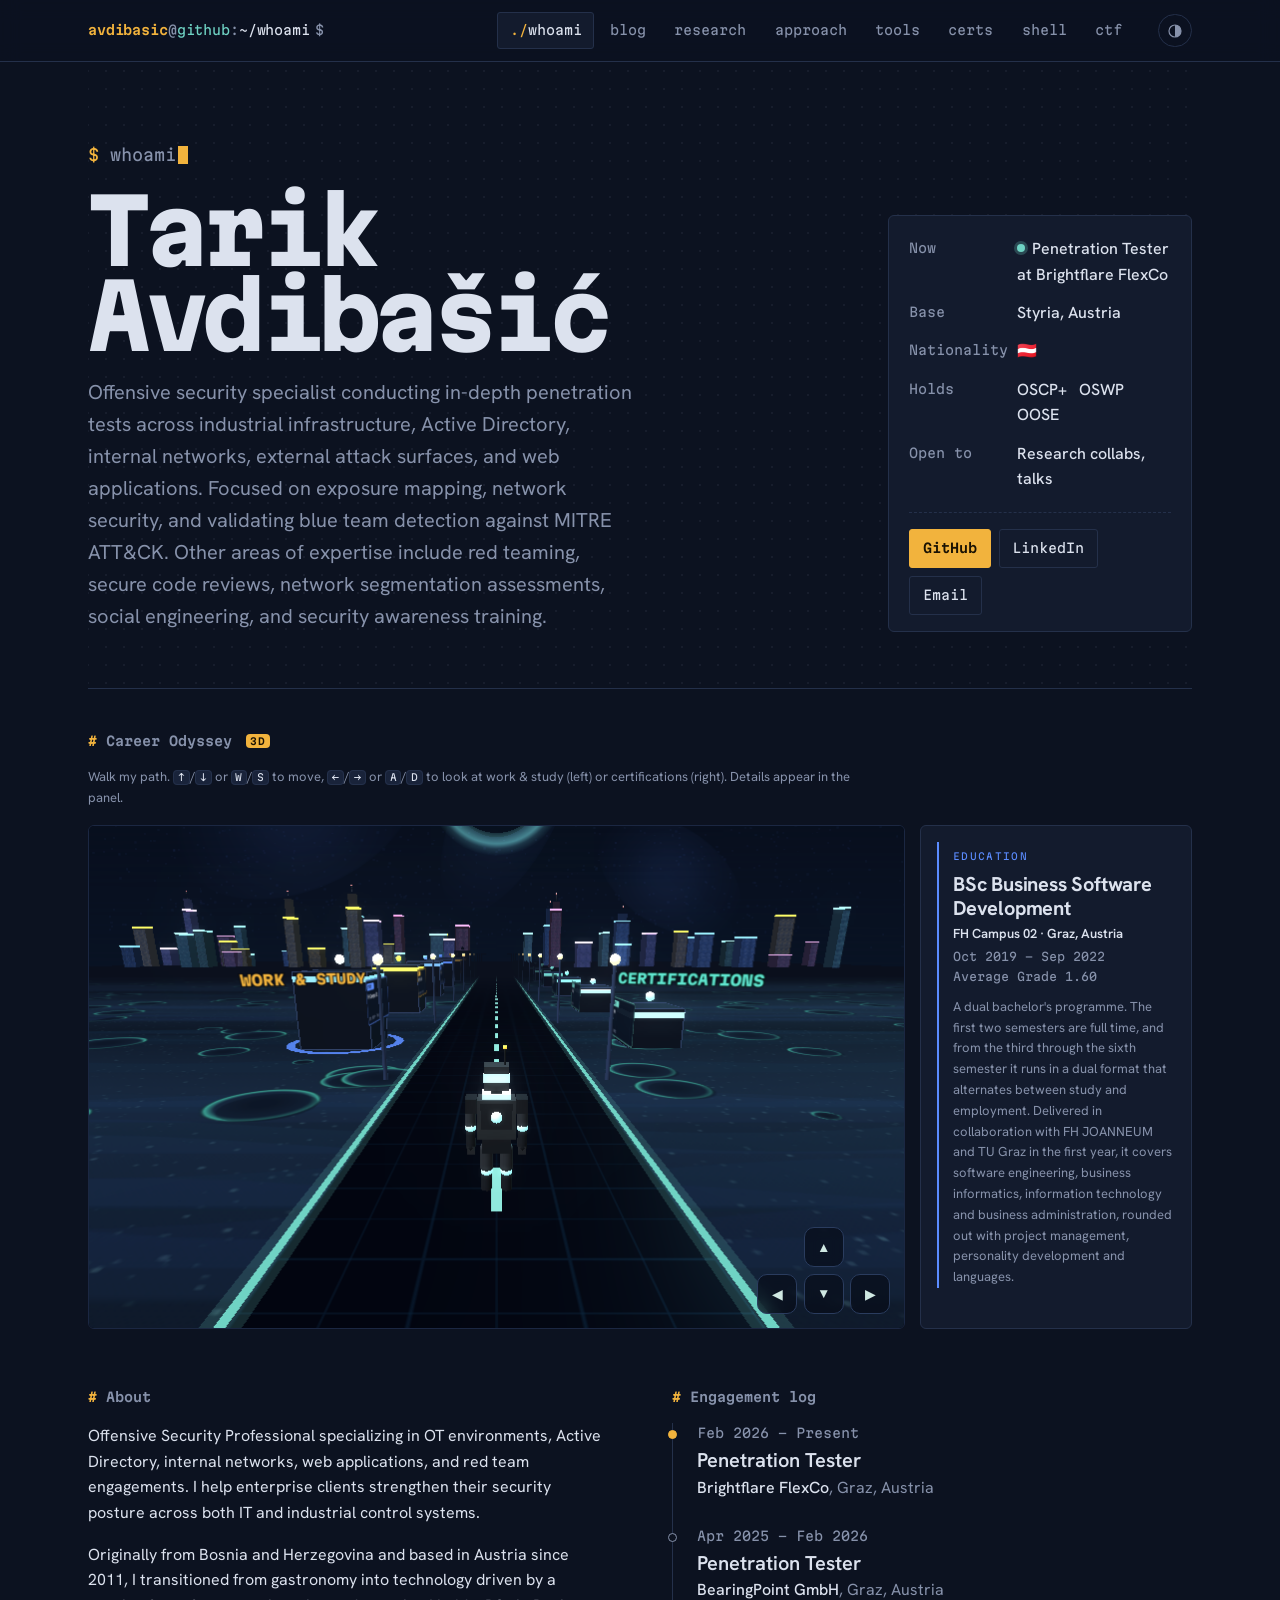
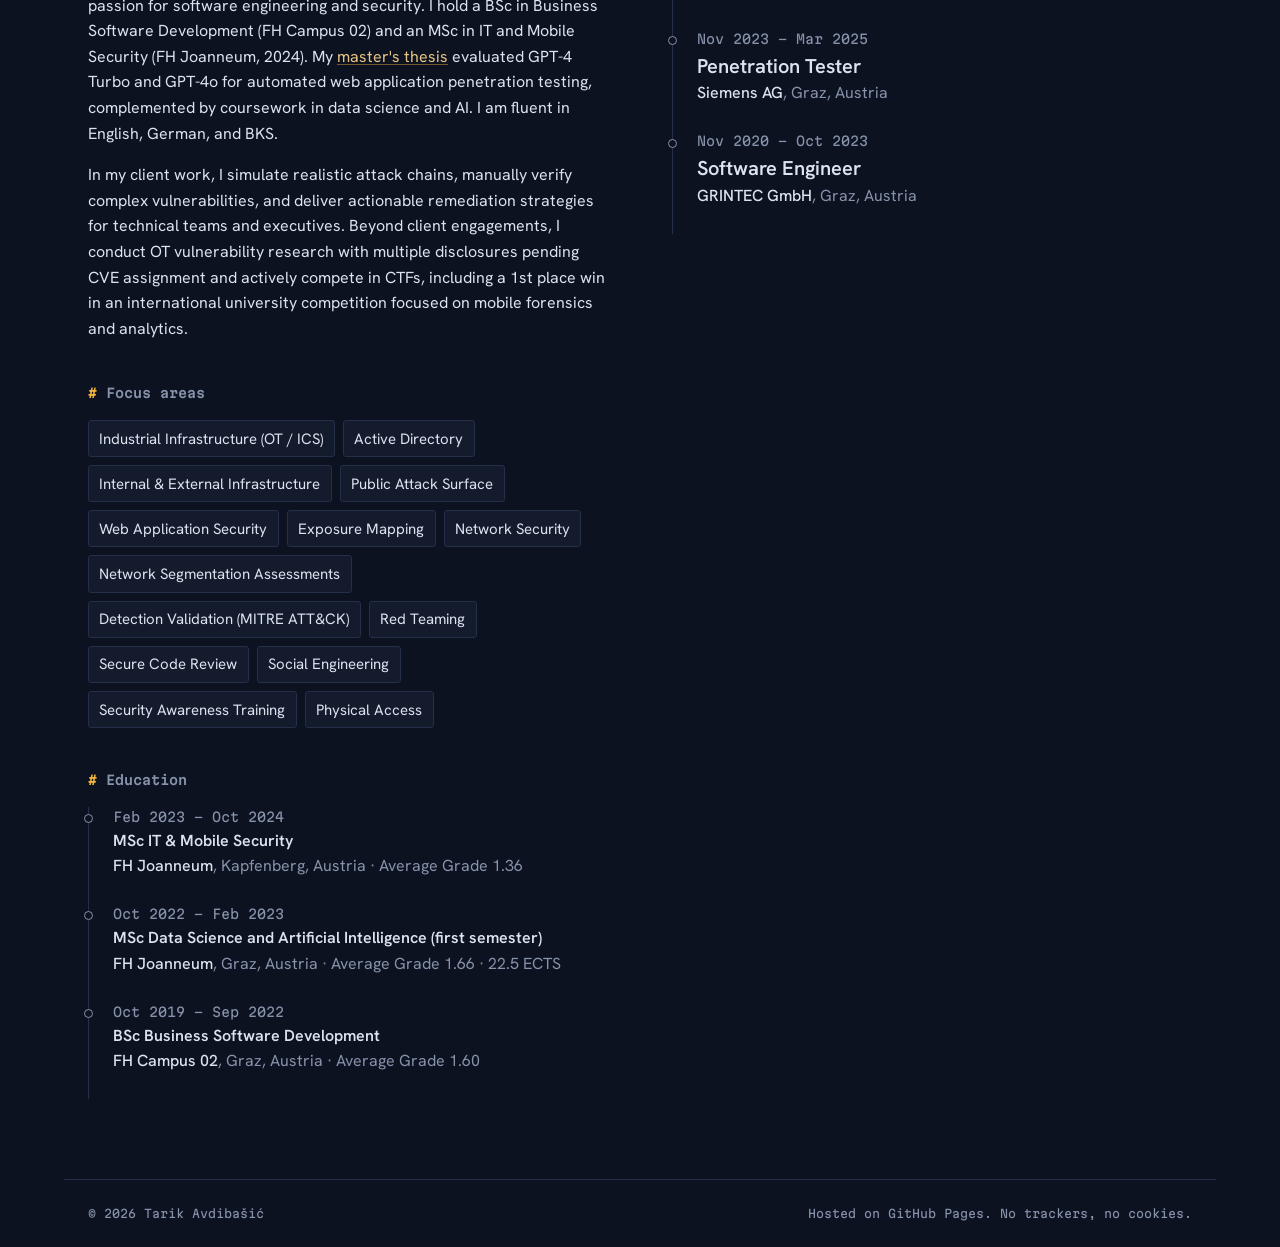
==== index.html @ 1c04a110 "Add files to repo" ====
<!doctype html>
<html lang="en" data-theme="dark">
<head>
  <meta charset="utf-8">
  <meta name="viewport" content="width=device-width, initial-scale=1, viewport-fit=cover">
  <title>Tarik Avdibašić · Penetration Tester</title>
  <meta name="description" content="Tarik Avdibašić: penetration tester and security researcher in Styria, Austria. OSCP+, OSWP, OOSE. Web, Active Directory, Kubernetes and software supply chain security.">
  <meta property="og:title" content="Tarik Avdibašić · Penetration Tester">
  <meta property="og:description" content="Offensive security research, notes and tools.">
  <meta property="og:url" content="https://avdibasic.github.io/">
  <meta name="theme-color" content="#0c1220">
  <link rel="icon" href="assets/img/favicon.svg" type="image/svg+xml">
  <link rel="preconnect" href="https://fonts.googleapis.com">
  <link rel="preconnect" href="https://fonts.gstatic.com" crossorigin>
  <link href="https://fonts.googleapis.com/css2?family=Martian+Mono:wght@300;400;600;800&family=Hanken+Grotesk:ital,wght@0,400;0,500;0,600;1,400&display=swap" rel="stylesheet">
  <link rel="stylesheet" href="assets/css/style.css?v=20261109c">
  <link rel="stylesheet" href="assets/css/game.css?v=20261109c">
  <link rel="stylesheet" href="assets/css/levels.css?v=20261109c">
  <script>
    try { var t = localStorage.getItem("theme"); if (t) document.documentElement.dataset.theme = t; } catch (e) {}
  </script>
</head>
<body>
  <a class="skip" href="#main">Skip to content</a>

  <header class="bar">
    <div class="bar-inner">
      <a class="prompt" href="#whoami" aria-label="Home">
        <span class="p-user">avdibasic</span><span class="p-at">@</span><span class="p-host">github</span><span class="p-sep">:</span><span class="p-path" id="promptPath">~/whoami</span><span class="p-dollar">$</span>
      </a>
      <nav class="tabs" aria-label="Sections">
        <a href="#whoami" data-tab="whoami">whoami</a>
        <a href="#blog" data-tab="blog">blog</a>
        <a href="#research" data-tab="research">research</a>
        <a href="#approach" data-tab="approach">approach</a>
        <a href="#tools" data-tab="tools">tools</a>
        <a href="#certs" data-tab="certs">certs</a>
        <a href="#shell" data-tab="shell">shell</a>
        <a href="#ctf" data-tab="ctf">ctf</a>
      </nav>
      <button class="theme" id="themeBtn" type="button" aria-label="Switch colour theme" title="Switch colour theme">
        <svg viewBox="0 0 24 24" width="18" height="18" aria-hidden="true"><circle cx="12" cy="12" r="8" fill="none" stroke="currentColor" stroke-width="1.6"/><path d="M12 4a8 8 0 0 1 0 16z" fill="currentColor"/></svg>
      </button>
    </div>
  </header>

  <main id="main" tabindex="-1">

    <!-- WHOAMI -->
    <section class="view" id="view-whoami" data-view="whoami">
      <div class="hero">
        <div class="hero-term" aria-label="Terminal introduction">
          <div class="cmdline"><span class="ps1">$</span> <span id="typed"></span><span class="caret" aria-hidden="true"></span></div>
          <h1 class="name" id="heroName">Tarik Avdibašić</h1>
          <p class="role" id="heroRole"></p>
        </div>
        <aside class="status" aria-label="Current status">
          <dl>
            <div><dt>Now</dt><dd id="nowRole"></dd></div>
            <div><dt>Base</dt><dd id="nowPlace"></dd></div>
            <div><dt>Nationality</dt><dd><span class="flag" aria-label="Austrian" title="Austria">🇦🇹</span></dd></div>
            <div><dt>Holds</dt><dd>OSCP+&nbsp;&nbsp; OSWP&nbsp;&nbsp; OOSE</dd></div>
            <div><dt>Open to</dt><dd>Research collabs, talks</dd></div>
          </dl>
          <div class="links" id="heroLinks"></div>
        </aside>
      </div>

      <section class="cv" aria-label="Interactive 3D career road">
        <div class="cv-head">
          <h2 class="h2">Career Odyssey <span class="cv-badge">3D</span></h2>
          <p class="cv-sub">Walk my path. <kbd>↑</kbd>/<kbd>↓</kbd> or <kbd>W</kbd>/<kbd>S</kbd> to move, <kbd>←</kbd>/<kbd>→</kbd> or <kbd>A</kbd>/<kbd>D</kbd> to look at work &amp; study (left) or certifications (right). Details appear in the panel.</p>
        </div>
        <div class="cv-stage" id="cvStage">
          <div class="cv-canvas-wrap" id="cvCanvasWrap">
            <div class="cv-ctrls" aria-label="Movement controls">
              <button type="button" class="cv-btn cv-btn--up" data-cv="up" aria-label="Walk forward">▲</button>
              <div class="cv-ctrls-row">
                <button type="button" class="cv-btn" data-cv="left" aria-label="Look at work and study">◀</button>
                <button type="button" class="cv-btn" data-cv="down" aria-label="Walk back">▼</button>
                <button type="button" class="cv-btn" data-cv="right" aria-label="Look at certifications">▶</button>
              </div>
            </div>
          </div>
          <aside class="cv-panel" id="cvPanel" aria-live="polite"></aside>
        </div>
      </section>

      <div class="grid-2">
        <div>
          <h2 class="h2">About</h2>
          <div class="prose" id="bio"></div>
          <h2 class="h2">Focus areas</h2>
          <ul class="focus" id="focus"></ul>
          <h2 class="h2">Education</h2>
          <ol class="log edu" id="education"></ol>
        </div>
        <div>
          <h2 class="h2">Engagement log</h2>
          <ol class="log" id="experience"></ol>
        </div>
      </div>
    </section>

    <!-- BLOG -->
    <section class="view" id="view-blog" data-view="blog" hidden>
      <header class="view-head">
        <h1 class="h1">Blog</h1>
        <p class="lede">Field notes from engagements, methodology and things worth writing down.</p>
        <div class="filter" id="tagFilter" role="group" aria-label="Filter posts by tag"></div>
      </header>
      <div class="posts" id="posts"></div>
    </section>

    <!-- POST -->
    <section class="view" id="view-post" data-view="post" hidden>
      <article class="article" id="article"></article>
    </section>

    <!-- RESEARCH -->
    <section class="view" id="view-research" data-view="research" hidden>
      <header class="view-head">
        <h1 class="h1">Security research</h1>
        <p class="lede">Longer-running investigations. Findings would be published after coordinated disclosure.</p>
      </header>
      <div class="research" id="research"></div>
      <div class="disclosure">
        <h2 class="h2">Disclosure policy</h2>
        <p>Vendors get 90 days from first contact before details are published, extended when a fix is actively in progress. Write-ups never include working exploit code for unpatched issues.</p>
      </div>
    </section>

    <!-- APPROACH -->
    <section class="view" id="view-approach" data-view="approach" hidden>
      <header class="view-head">
        <h1 class="h1">Approach</h1>
        <p class="lede">My penetration testing workflow mapped to standard frameworks for quick navigation.</p>
      </header>

      <h2 class="h2">Pentesting Approach</h2>
      <p class="pa-lede">How an engagement runs end to end. Each phase feeds the next, from agreeing scope to handing over findings a team can act on.</p>
      <ol class="pa-grid">
        <li class="pa-phase">
          <span class="pa-icon" aria-hidden="true"><svg viewBox="0 0 44 44">
            <circle class="paic-s" cx="22" cy="22" r="13"/>
            <circle class="paic-a" cx="22" cy="22" r="5"/>
            <line class="paic-s" x1="22" y1="3" x2="22" y2="11"/><line class="paic-s" x1="22" y1="33" x2="22" y2="41"/>
            <line class="paic-s" x1="3" y1="22" x2="11" y2="22"/><line class="paic-s" x1="33" y1="22" x2="41" y2="22"/>
          </svg></span>
          <div class="pa-body">
            <span class="pa-step">Phase 01</span>
            <span class="pa-title">Scoping &amp; Rules of Engagement</span>
            <p class="pa-desc">Agree the targets, timing, constraints and legal authorisation up front, and define what a successful engagement looks like.</p>
          </div>
        </li>
        <li class="pa-phase">
          <span class="pa-icon" aria-hidden="true"><svg viewBox="0 0 44 44">
            <circle class="paic-s" cx="19" cy="19" r="12"/>
            <circle class="paic-fill" cx="19" cy="19" r="3.2"/>
            <line class="paic-a" x1="27.5" y1="27.5" x2="39" y2="39"/>
          </svg></span>
          <div class="pa-body">
            <span class="pa-step">Phase 02</span>
            <span class="pa-title">Reconnaissance &amp; OSINT</span>
            <p class="pa-desc">Map the public attack surface and gather intelligence from open sources before touching anything internal.</p>
          </div>
        </li>
        <li class="pa-phase">
          <span class="pa-icon" aria-hidden="true"><svg viewBox="0 0 44 44">
            <circle class="paic-fill" cx="10" cy="12" r="3.4"/><circle class="paic-fill" cx="10" cy="32" r="3.4"/><circle class="paic-fill" cx="34" cy="22" r="3.4"/>
            <line class="paic-s" x1="12.8" y1="13.3" x2="31.2" y2="20.7"/>
            <line class="paic-s" x1="12.8" y1="30.7" x2="31.2" y2="23.3"/>
            <line class="paic-s" x1="10" y1="15.4" x2="10" y2="28.6"/>
          </svg></span>
          <div class="pa-body">
            <span class="pa-step">Phase 03</span>
            <span class="pa-title">Enumeration &amp; Scanning</span>
            <p class="pa-desc">Identify live hosts, services, versions and misconfigurations across everything in scope.</p>
          </div>
        </li>
        <li class="pa-phase">
          <span class="pa-icon" aria-hidden="true"><svg viewBox="0 0 44 44">
            <circle class="paic-s" cx="15" cy="22" r="8"/>
            <circle class="paic-a" cx="15" cy="22" r="3"/>
            <line class="paic-s" x1="22" y1="22" x2="40" y2="22"/>
            <line class="paic-s" x1="34" y1="22" x2="34" y2="28"/><line class="paic-s" x1="39" y1="22" x2="39" y2="30"/>
          </svg></span>
          <div class="pa-body">
            <span class="pa-step">Phase 04</span>
            <span class="pa-title">Exploitation &amp; Initial Access</span>
            <p class="pa-desc">Turn a validated weakness into a foothold, carefully and strictly within the agreed scope.</p>
          </div>
        </li>
        <li class="pa-phase">
          <span class="pa-icon" aria-hidden="true"><svg viewBox="0 0 44 44">
            <polyline class="paic-s" points="5,37 14,37 14,29 22,29 22,21 30,21 30,13 38,13"/>
            <polyline class="paic-a" points="33.5,10 38,5.5 42.5,10"/>
            <line class="paic-a" x1="38" y1="5.5" x2="38" y2="13"/>
          </svg></span>
          <div class="pa-body">
            <span class="pa-step">Phase 05</span>
            <span class="pa-title">Post-Exploitation</span>
            <p class="pa-desc">Escalate privileges, move laterally and work toward the objective, such as Domain Admin or Tier 0, documenting every step.</p>
          </div>
        </li>
        <li class="pa-phase">
          <span class="pa-icon" aria-hidden="true"><svg viewBox="0 0 44 44">
            <rect class="paic-s" x="11" y="6" width="22" height="31" rx="2.5"/>
            <line class="paic-s" x1="16" y1="14" x2="28" y2="14"/><line class="paic-s" x1="16" y1="20" x2="28" y2="20"/><line class="paic-s" x1="16" y1="26" x2="23" y2="26"/>
            <polyline class="paic-a" points="24,30 27.5,33.5 34,26"/>
          </svg></span>
          <div class="pa-body">
            <span class="pa-step">Phase 06</span>
            <span class="pa-title">Reporting &amp; Remediation</span>
            <p class="pa-desc">Write findings with impact, evidence and reproducible steps, then retest once fixes are in place.</p>
          </div>
        </li>
      </ol>

      <h2 class="h2">Frameworks &amp; Common Vulnerabilities</h2>
      <div class="approach" id="approachRoot"></div>
    </section>

    <!-- TOOLS -->
    <section class="view" id="view-tools" data-view="tools" hidden>
      <header class="view-head">
        <h1 class="h1">Tools</h1>
        <p class="lede">Public repositories, pulled live from GitHub, and the kit I reach for on engagements.</p>
      </header>
      <h2 class="h2">Repositories</h2>
      <div class="repos" id="repos" aria-live="polite"></div>
      <h2 class="h2">Arsenal</h2>
      <div class="arsenal" id="arsenal"></div>
    </section>

    <!-- CERTS -->
    <section class="view" id="view-certs" data-view="certs" hidden>
      <header class="view-head">
        <h1 class="h1">Certifications</h1>
        <p class="lede">Every entry with a credential link can be verified with the issuer.</p>
        <div class="filter" id="certFilter" role="group" aria-label="Filter certifications">
          <button type="button" data-g="all" aria-pressed="true">All</button>
          <button type="button" data-g="offensive" aria-pressed="false">Offensive</button>
          <button type="button" data-g="engineering" aria-pressed="false">Software Engineering</button>
          <button type="button" data-g="management" aria-pressed="false">Product &amp; Management</button>
          <button type="button" data-g="other" aria-pressed="false">Other Training</button>
        </div>
      </header>
      <div class="certs" id="certs"></div>
    </section>

    <!-- SHELL -->
    <section class="view" id="view-shell" data-view="shell" hidden>
      <header class="view-head">
        <h1 class="h1">Shell</h1>
        <p class="lede">Browse the site from a terminal. Type <kbd>help</kbd> to see the commands.</p>
      </header>
      <div class="term" id="term">
        <div class="term-out" id="termOut" aria-live="polite"></div>
        <form class="term-in" id="termForm" autocomplete="off">
          <label for="termInput" class="ps1" id="termPrompt">guest@avdibasic:~$</label>
          <input id="termInput" type="text" spellcheck="false" autocapitalize="off" aria-label="Shell command">
        </form>
      </div>
    </section>

    <!-- CTF range -->
    <section class="view" id="view-ctf" data-view="ctf" hidden>
      <header class="view-head">
        <h1 class="h1">CTF range</h1>
        <p class="lede">A short game about what a penetration tester does: work through six stages of a real engagement, each its own game, and capture a flag from each. Every stage ends with what the attack means in real life.</p>
      </header>
      <div class="game" id="game"><p class="empty">Loading the game…</p></div>
    </section>

  </main>

  <footer class="foot">
    <span>© <span id="year"></span> Tarik Avdibašić</span>
    <span>Hosted on GitHub Pages. No trackers, no cookies.</span>
  </footer>

  <script src="assets/js/data.js?v=20261109c"></script>
  <script src="assets/js/content.js?v=20261109c"></script>
  <script src="assets/js/frameworks.js?v=20261109c"></script>
  <script src="assets/js/approach.js?v=20261109c"></script>
  <script src="assets/js/cv.js?v=20261109c"></script>
  <script src="assets/js/app.js?v=20261109c"></script>
</body>
</html>
---- assets/css/style.css ----
/* ---------- Tokens ---------- */
:root {
  --bg: #0c1220;
  --surface: #131b2d;
  --surface-2: #19233a;
  --line: #24304a;
  --text: #dce2ee;
  --muted: #8792ab;
  --accent: #f2b33d;      /* sodium lamp */
  --accent-ink: #1a1203;
  --signal: #6fd3c4;      /* status: live / ok */
  --warn: #ff8a7a;        /* status: pending */
  --grid: rgba(135, 146, 171, .09);

  --mono: "Martian Mono", ui-monospace, "SFMono-Regular", Menlo, Consolas, monospace;
  --sans: "Hanken Grotesk", system-ui, -apple-system, "Segoe UI", Roboto, sans-serif;

  --step--1: .8125rem;
  --step-0: 1rem;
  --step-1: 1.25rem;
  --step-2: 1.5625rem;
  --step-3: 1.953rem;
  --step-hero: clamp(2.4rem, 7.2vw, 5.6rem);

  --wrap: 72rem;
  --r-sm: 3px;
  --r-md: 6px;

  color-scheme: dark;
  box-sizing: border-box;
  padding-top: env(safe-area-inset-top, 0px);
  padding-bottom: env(safe-area-inset-bottom, 0px);
}
:root[data-theme="light"] {
  --bg: #eef1f6;
  --surface: #ffffff;
  --surface-2: #f5f7fb;
  --line: #cfd6e3;
  --text: #141b2b;
  --muted: #56607a;
  --accent: #8a5200;
  --accent-ink: #ffffff;
  --signal: #0f766e;
  --warn: #b42318;
  --grid: rgba(20, 27, 43, .07);
  color-scheme: light;
}

*, *::before, *::after { box-sizing: inherit; }
html { scroll-padding-top: calc(env(safe-area-inset-top, 0px) + 5rem); }
body {
  margin: 0;
  background: var(--bg);
  color: var(--text);
  font: 400 var(--step-0)/1.6 var(--sans);
  -webkit-font-smoothing: antialiased;
  min-height: 100vh;
  display: flex;
  flex-direction: column;
}
body::before {
  content: ""; position: fixed; inset: 0 0 auto; z-index: 20;
  height: env(safe-area-inset-top, 0px); background: var(--bg);
}
img, svg { max-width: 100%; }
a { color: inherit; }
::selection { background: var(--accent); color: var(--accent-ink); }
:focus-visible { outline: 2px solid var(--accent); outline-offset: 3px; border-radius: var(--r-sm); }

.skip {
  position: absolute; left: 1rem; top: -3rem; z-index: 50;
  background: var(--accent); color: var(--accent-ink); padding: .5rem .8rem;
  font-family: var(--mono); font-size: var(--step--1); text-decoration: none;
}
.skip:focus { top: 1rem; }

/* ---------- Top bar ---------- */
.bar {
  position: sticky; top: env(safe-area-inset-top, 0px); z-index: 10;
  background: color-mix(in srgb, var(--bg) 88%, transparent);
  backdrop-filter: blur(10px);
  border-bottom: 1px solid var(--line);
}
.bar-inner {
  max-width: var(--wrap); margin: 0 auto; padding: .75rem 1.5rem;
  display: flex; align-items: center; gap: 1.5rem;
}
.prompt {
  font-family: var(--mono); font-size: var(--step--1); text-decoration: none;
  white-space: nowrap; letter-spacing: -.01em;
}
.p-user { color: var(--accent); font-weight: 600; }
.p-at, .p-sep, .p-dollar { color: var(--muted); }
.p-host { color: var(--signal); }
.p-path { color: var(--text); }
.p-dollar { margin-left: .4em; }

.tabs { display: flex; gap: .25rem; margin-left: auto; overflow-x: auto; scrollbar-width: none; }
.tabs::-webkit-scrollbar { display: none; }
.tabs a {
  font-family: var(--mono); font-size: var(--step--1);
  color: var(--muted); text-decoration: none;
  padding: .45rem .7rem; border-radius: var(--r-sm);
  border: 1px solid transparent; white-space: nowrap;
}
.tabs a:hover { color: var(--text); }
.tabs a[aria-current="page"] {
  color: var(--text); border-color: var(--line); background: var(--surface);
}
.tabs a[aria-current="page"]::before { content: "./"; color: var(--accent); }

.theme {
  background: none; border: 1px solid var(--line); color: var(--muted);
  width: 2.1rem; height: 2.1rem; border-radius: 50%; display: grid; place-items: center;
  cursor: pointer; flex: none;
}
.theme:hover { color: var(--text); }

/* ---------- Layout ---------- */
main { flex: 1; width: 100%; max-width: var(--wrap); margin: 0 auto; padding: 0 1.5rem 5rem; outline: none; }
.view[hidden] { display: none; }
.view-head { padding: 3.5rem 0 2rem; border-bottom: 1px solid var(--line); margin-bottom: 2rem; }

.h1 {
  font: 800 var(--step-3)/1.1 var(--mono); letter-spacing: -.035em; margin: 0 0 .75rem;
}
.h2 {
  font: 600 var(--step--1)/1.3 var(--mono); color: var(--muted);
  margin: 2.75rem 0 1.1rem; letter-spacing: 0;
}
.h2::before { content: "# "; color: var(--accent); }
.lede { color: var(--muted); max-width: 38rem; margin: 0; font-size: var(--step-1); line-height: 1.45; }

/* ---------- Hero ---------- */
.hero {
  display: grid; grid-template-columns: minmax(0, 1fr) 19rem; gap: 2.5rem; align-items: end;
  padding: 5rem 0 3.5rem; border-bottom: 1px solid var(--line);
  background-image: radial-gradient(var(--grid) 1px, transparent 1px);
  background-size: 18px 18px;
  background-position: -9px 0;
}
.cmdline { font-family: var(--mono); font-size: var(--step-0); color: var(--muted); min-height: 1.6em; }
.ps1 { color: var(--accent); }
.caret {
  display: inline-block; width: .6em; height: 1.1em; margin-left: .15em; vertical-align: -.18em;
  background: var(--accent); animation: blink 1.05s steps(1) infinite;
}
@keyframes blink { 50% { opacity: 0; } }

.name {
  font: 800 var(--step-hero)/.95 var(--mono);
  letter-spacing: -.06em; margin: 1.25rem 0 1.1rem;
  overflow-wrap: anywhere;
}
.name .glyph { display: inline-block; }
.role { font-size: var(--step-1); color: var(--muted); margin: 0; max-width: 34rem; min-height: 1.6em; }

.status {
  background: var(--surface); border: 1px solid var(--line); border-radius: var(--r-md);
  padding: 1.25rem 1.25rem 1rem;
}
.status dl { margin: 0; display: grid; gap: .8rem; }
.status dl div { display: grid; grid-template-columns: 6rem 1fr; gap: .75rem; align-items: start; }
.status dt { font-family: var(--mono); font-size: var(--step--1); color: var(--muted); padding-top: .12rem; }
.status dd { margin: 0; font-weight: 500; }
.status dd .dot {
  display: inline-block; width: .5rem; height: .5rem; border-radius: 50%;
  background: var(--signal); margin-right: .45rem; vertical-align: .1rem;
  box-shadow: 0 0 0 3px color-mix(in srgb, var(--signal) 25%, transparent);
}
.links { display: flex; gap: .5rem; flex-wrap: wrap; margin-top: 1.25rem; padding-top: 1rem; border-top: 1px dashed var(--line); }
.btn {
  font-family: var(--mono); font-size: var(--step--1); text-decoration: none;
  padding: .5rem .8rem; border-radius: var(--r-sm);
  border: 1px solid var(--line); color: var(--text); background: transparent;
  display: inline-flex; align-items: center; gap: .45rem; cursor: pointer;
}
.btn:hover { border-color: var(--accent); }
.btn.primary { background: var(--accent); color: var(--accent-ink); border-color: var(--accent); font-weight: 600; }

.grid-2 { display: grid; grid-template-columns: minmax(0, 1fr) minmax(0, 1fr); gap: 4rem; }
.prose p { margin: 0 0 1rem; max-width: 36rem; }
.prose a { color: color-mix(in srgb, var(--accent) 60%, var(--text)); text-decoration: underline; text-underline-offset: 2px; text-decoration-thickness: 1px; text-decoration-color: color-mix(in srgb, var(--accent) 45%, transparent); }
.prose a:hover { color: var(--text); }
.focus { list-style: none; padding: 0; margin: 0; display: flex; flex-wrap: wrap; gap: .5rem; }
.focus li {
  border: 1px solid var(--line); border-radius: var(--r-sm);
  padding: .35rem .65rem; font-size: .9375rem; background: var(--surface);
}

/* Engagement log: a real chronological sequence, so it gets a rail */
.log { list-style: none; margin: 0; padding: 0 0 0 1.25rem; border-left: 1px solid var(--line); }
.log li { position: relative; padding: 0 0 1.6rem .25rem; }
.log li::before {
  content: ""; position: absolute; left: calc(-1.25rem - 5px); top: .45rem;
  width: 9px; height: 9px; border-radius: 50%;
  background: var(--bg); border: 1px solid var(--muted);
}
.log li.current::before { background: var(--accent); border-color: var(--accent); }
.log .when { font-family: var(--mono); font-size: var(--step--1); color: var(--muted); }
.log .what { font-weight: 600; font-size: var(--step-1); line-height: 1.3; margin: .2rem 0 .1rem; }
.log .where { color: var(--muted); }
.log .where b { color: var(--text); font-weight: 500; }
.log .tags { display: flex; gap: .35rem; flex-wrap: wrap; margin-top: .5rem; }
.tag {
  font-family: var(--mono); font-size: .72rem; color: var(--muted);
  border: 1px solid var(--line); border-radius: 99px; padding: .1rem .55rem;
}
.edu .what { font-size: var(--step-0); }

/* ---------- Filters ---------- */
.filter { display: flex; gap: .4rem; flex-wrap: wrap; margin-top: 1.5rem; }
.filter button {
  font-family: var(--mono); font-size: var(--step--1);
  background: transparent; color: var(--muted);
  border: 1px solid var(--line); border-radius: 99px; padding: .35rem .8rem; cursor: pointer;
}
.filter button:hover { color: var(--text); }
.filter button[aria-pressed="true"] { background: var(--text); color: var(--bg); border-color: var(--text); }

/* ---------- Blog ---------- */
.posts { display: grid; }
.post-row {
  display: grid; grid-template-columns: 8rem minmax(0, 1fr); gap: 1.5rem;
  padding: 1.6rem 0; border-bottom: 1px solid var(--line); text-decoration: none;
}
.post-row:first-child { padding-top: 0; }
.post-row time { font-family: var(--mono); font-size: var(--step--1); color: var(--muted); padding-top: .35rem; }
.post-row h3 { font-size: var(--step-2); line-height: 1.2; margin: 0 0 .5rem; letter-spacing: -.015em; }
.post-row:hover h3 { text-decoration: underline; text-decoration-color: var(--accent); text-underline-offset: .2em; }
.post-row p { color: var(--muted); margin: 0 0 .7rem; max-width: 40rem; }
.post-row .tags { display: flex; gap: .35rem; }
.empty { color: var(--muted); font-family: var(--mono); font-size: var(--step--1); padding: 2rem 0; }

.article { max-width: 42rem; padding-top: 3rem; }
.article .back { margin-bottom: 2.5rem; }
.article .meta { font-family: var(--mono); font-size: var(--step--1); color: var(--muted); }
.article h1 { font: 700 clamp(1.8rem, 4vw, 2.6rem)/1.1 var(--mono); letter-spacing: -.04em; margin: .6rem 0 2rem; }
.article h3 { font-size: var(--step-1); margin: 2.2rem 0 .6rem; }
.article h4 { font-size: var(--step-0); margin: 1.6rem 0 .5rem; }
.article p { font-size: 1.0625rem; line-height: 1.7; margin: 0 0 1.1rem; }
.article ul { margin: 0 0 1.1rem; padding-left: 1.2rem; }
.article li { font-size: 1.0625rem; line-height: 1.6; margin: 0 0 .4rem; }
.article pre { background: var(--surface-2); border: 1px solid var(--line); border-radius: var(--r-md); padding: 1rem 1.1rem; overflow-x: auto; margin: 0 0 1.3rem; }
.article pre code { background: none; border: 0; padding: 0; font-size: .84rem; line-height: 1.5; color: var(--text); white-space: pre; }
.post-img { display: block; width: 100%; height: auto; border: 1px solid var(--line); border-radius: var(--r-md); margin: .5rem 0 1.6rem; }
.post-svg { display: block; width: 100%; max-width: 560px; height: auto; margin: .6rem auto 1.8rem; }

/* Pentesting approach phases */
.pa-lede { color: var(--muted); max-width: 46rem; margin: 0 0 1.5rem; font-size: var(--step-1); line-height: 1.45; }
.pa-grid { list-style: none; margin: 0 0 1rem; padding: 0; display: grid; gap: .9rem;
  grid-template-columns: repeat(auto-fill, minmax(330px, 1fr)); }
.pa-phase { display: flex; gap: 1rem; align-items: flex-start;
  background: var(--surface); border: 1px solid var(--line); border-radius: var(--r-md); padding: 1.1rem 1.2rem; }
.pa-icon { flex: none; width: 44px; height: 44px; }
.pa-icon svg { width: 100%; height: 100%; display: block; }
.paic-s { stroke: var(--accent); stroke-width: 2.4; fill: none; stroke-linecap: round; stroke-linejoin: round; }
.paic-a { stroke: var(--signal); stroke-width: 2.4; fill: none; stroke-linecap: round; stroke-linejoin: round; }
.paic-fill { fill: var(--signal); stroke: none; }
.pa-body { min-width: 0; }
.pa-step { font-family: var(--mono); font-size: .72rem; letter-spacing: .08em; text-transform: uppercase; color: var(--accent); }
.pa-title { display: block; font-weight: 600; font-size: var(--step-1); line-height: 1.25; margin: .15rem 0 .4rem; color: var(--text); }
.pa-desc { margin: 0; color: var(--muted); font-size: .9rem; line-height: 1.5; }
code, kbd {
  font-family: var(--mono); font-size: .84em;
  background: var(--surface-2); border: 1px solid var(--line); border-radius: var(--r-sm);
  padding: .08em .35em;
}

/* ---------- Research ---------- */
.research { display: grid; grid-template-columns: repeat(auto-fill, minmax(18rem, 1fr)); gap: 1px; background: var(--line); border: 1px solid var(--line); border-radius: var(--r-md); overflow: hidden; }
.rcard { background: var(--surface); padding: 1.5rem; display: flex; flex-direction: column; gap: .6rem; }
.rcard .top { display: flex; justify-content: space-between; gap: 1rem; font-family: var(--mono); font-size: var(--step--1); color: var(--muted); }
.rcard h3 { font-size: var(--step-1); line-height: 1.3; margin: .2rem 0 0; }
.rcard p { color: var(--muted); margin: 0; }
.state { display: inline-flex; align-items: center; gap: .4rem; }
.state::before { content: ""; width: 6px; height: 6px; border-radius: 50%; background: currentColor; }
.state.published { color: var(--signal); }
.state.in-progress { color: var(--accent); }
.state.disclosure-pending { color: var(--warn); }
.disclosure { max-width: 40rem; }
.disclosure p { color: var(--muted); }

/* ---------- Tools ---------- */
.repos { display: grid; grid-template-columns: repeat(auto-fill, minmax(17rem, 1fr)); gap: 1rem; }
.repo {
  border: 1px solid var(--line); border-radius: var(--r-md); padding: 1.15rem 1.2rem;
  text-decoration: none; display: flex; flex-direction: column; gap: .5rem; background: var(--surface);
}
.repo:hover { border-color: var(--accent); }
.repo .rn { font-family: var(--mono); font-size: .9rem; font-weight: 600; overflow-wrap: anywhere; }
.repo .rd { color: var(--muted); font-size: .9375rem; flex: 1; }
.repo .rm { display: flex; gap: 1rem; font-family: var(--mono); font-size: .72rem; color: var(--muted); }
.repo.is-pinned { border-style: dashed; border-color: color-mix(in srgb, var(--accent) 45%, var(--line)); }
.repo.is-pinned .rn { display: flex; align-items: center; gap: .5rem; flex-wrap: wrap; }
.repo-badge {
  font-family: var(--mono); font-size: .62rem; text-transform: uppercase; letter-spacing: .05em;
  color: var(--accent); border: 1px solid color-mix(in srgb, var(--accent) 50%, transparent);
  border-radius: 99px; padding: .1rem .5rem; font-weight: 600;
}
.skeleton { height: 7.5rem; border-radius: var(--r-md); background: var(--surface); border: 1px solid var(--line); }

.arsenal { column-width: 15rem; column-count: 4; column-gap: 2.5rem; }
.arsenal > div { break-inside: avoid; -webkit-column-break-inside: avoid; page-break-inside: avoid; margin: 0 0 2rem; }
.arsenal h3 { font: 600 var(--step-0)/1.3 var(--sans); margin: 0 0 .6rem; padding-bottom: .5rem; border-bottom: 1px solid var(--line); }
.arsenal ul { list-style: none; margin: 0; padding: 0; font-family: var(--mono); font-size: var(--step--1); color: var(--muted); line-height: 2; }

/* ---------- Certs ---------- */
.certs { display: grid; grid-template-columns: repeat(auto-fill, minmax(20rem, 1fr)); gap: 1rem; }
.cert {
  position: relative; border: 1px solid var(--line); border-radius: var(--r-md);
  padding: 1.25rem; background: var(--surface); display: grid; grid-template-columns: 4.6rem 1fr; gap: 1rem;
}
.cert .badge {
  width: 4.6rem; height: 4.6rem; border-radius: var(--r-sm);
  display: grid; place-items: center; text-align: center;
  font: 800 .78rem/1.05 var(--mono); letter-spacing: -.03em;
  border: 1px solid var(--line); background: var(--surface-2); color: var(--text);
  overflow-wrap: anywhere; padding: .3rem;
}
/* Each group gets its own filled badge colour */
.cert.offensive .badge { background: var(--accent); color: var(--accent-ink); border-color: var(--accent); }
.cert.engineering .badge { background: #6f8cff; color: #060b1e; border-color: #6f8cff; }
.cert.management .badge { background: #c58bf0; color: #1a0a26; border-color: #c58bf0; }
.cert.other .badge { background: var(--signal); color: #04201c; border-color: var(--signal); }
.cert h3 { font-size: 1.0625rem; line-height: 1.3; margin: 0 0 .25rem; }
.cert .iss { color: var(--muted); margin: 0 0 .65rem; font-size: .9375rem; }
.cert dl { margin: 0; display: grid; grid-template-columns: auto 1fr; gap: .15rem .7rem; font-family: var(--mono); font-size: .72rem; }
.cert dt { color: var(--muted); }
.cert dd { margin: 0; overflow-wrap: anywhere; }
.cert .verify { margin-top: .8rem; font-family: var(--mono); font-size: .75rem; color: var(--accent); text-decoration: none; display: inline-block; }
.cert .verify:hover { text-decoration: underline; }

/* ---------- Shell ---------- */
.term {
  border: 1px solid var(--line); border-radius: var(--r-md); background: var(--surface);
  font-family: var(--mono); font-size: .84rem; line-height: 1.7;
  height: min(32rem, 65vh); display: flex; flex-direction: column;
}
.term-out { flex: 1; overflow-y: auto; padding: 1.1rem 1.2rem .4rem; white-space: pre-wrap; overflow-wrap: anywhere; }
.term-out .cmd { color: var(--text); }
.term-out .cmd::before { content: "guest@avdibasic:~$ "; color: var(--accent); }
.term-out .dim { color: var(--muted); }
.term-out .ok { color: var(--signal); }
.term-out .err { color: var(--warn); }
.term-out a { color: var(--accent); }
.term-in { display: flex; gap: .6rem; align-items: center; padding: .7rem 1.2rem; border-top: 1px solid var(--line); }
.term-in input {
  flex: 1; min-width: 0; background: transparent; border: 0; color: var(--text);
  font: inherit; caret-color: var(--accent); outline: none;
}
.term-in label { white-space: nowrap; }

/* ---------- Footer ---------- */
.foot {
  max-width: var(--wrap); width: 100%; margin: 0 auto; padding: 1.5rem;
  border-top: 1px solid var(--line);
  display: flex; justify-content: space-between; gap: 1rem; flex-wrap: wrap;
  font-family: var(--mono); font-size: .72rem; color: var(--muted);
}

/* ---------- Responsive ---------- */
@media (max-width: 860px) {
  .hero { grid-template-columns: 1fr; padding-top: 3rem; }
  .grid-2 { grid-template-columns: 1fr; gap: 0; }
  .bar-inner { flex-wrap: wrap; gap: .6rem 1rem; padding: .7rem 1rem; }
  .tabs { order: 3; width: 100%; margin-left: 0; }
  .theme { margin-left: auto; }
  main { padding: 0 1rem 4rem; }
  .post-row { grid-template-columns: 1fr; gap: .3rem; }
}
/* ---------- Approach (framework explorer) ---------- */
.approach { margin-top: .5rem; }

.fx-subtabs { display: flex; flex-wrap: wrap; gap: .4rem; border-bottom: 1px solid var(--line); padding-bottom: 1rem; margin-bottom: 1.2rem; }
.fx-tab {
  font-family: var(--mono); font-size: var(--step--1); color: var(--muted);
  text-decoration: none; border: 1px solid var(--line); border-radius: 99px; padding: .35rem .85rem;
  transition: color .15s, border-color .15s, background .15s;
}
.fx-tab:hover { color: var(--text); border-color: var(--muted); }
.fx-tab.is-active { background: var(--accent); color: var(--accent-ink); border-color: var(--accent); }

.fx-chips { display: flex; flex-wrap: wrap; gap: .4rem; margin: -.4rem 0 1.2rem; }
.fx-chip {
  font-family: var(--mono); font-size: var(--step--1); color: var(--muted);
  text-decoration: none; border: 1px solid var(--line); border-radius: var(--r-sm); padding: .3rem .7rem;
}
.fx-chip:hover { color: var(--text); border-color: var(--muted); }
.fx-chip.is-active { color: var(--text); border-color: var(--accent); box-shadow: inset 0 -2px 0 var(--accent); }

.fx-panel__head { display: flex; align-items: baseline; justify-content: space-between; gap: 1rem; flex-wrap: wrap; }
.fx-panel__title { font-size: var(--step-2); margin: 0; letter-spacing: -.015em; display: inline; }
.fx-ver { font-family: var(--mono); font-size: var(--step--1); color: var(--muted); margin-left: .6rem; }
.fx-src { font-family: var(--mono); font-size: var(--step--1); color: var(--signal); text-decoration: none; white-space: nowrap; }
.fx-src:hover { text-decoration: underline; }
.fx-blurb { color: var(--muted); max-width: 54rem; margin: .7rem 0 0; }
.fx-authorized { color: var(--warn); font-size: var(--step--1); margin: .8rem 0 0; }

.fx-grid { display: grid; grid-template-columns: 1fr; gap: .6rem; margin-top: 1.3rem; }
/* every card the same width and height as the tallest one (e.g. AML.TA0003):
   equal 1fr columns, and grid-auto-rows:1fr makes all rows the tallest row's
   height while the cards stretch to fill it. */
.fx-grid.is-matrix, .fx-grid.is-query { grid-template-columns: repeat(auto-fill, minmax(22rem, 1fr)); align-items: stretch; grid-auto-rows: 1fr; }
/* every card fills its grid cell, and grid-auto-rows:1fr makes all rows the
   tallest row's height, so all cards end up identical regardless of text length */
.fx-grid.is-matrix .fx-card, .fx-grid.is-query .fx-card { height: 100%; display: flex; flex-direction: column; }
.fx-grid.is-matrix .fx-card > .fx-card__head, .fx-grid.is-query .fx-card > .fx-card__head { flex: 1 1 auto; }

.fx-card { border: 1px solid var(--line); border-radius: var(--r-md); background: var(--surface); overflow: hidden; }
.fx-card__head { display: flex; align-items: flex-start; gap: .8rem; padding: .9rem 1rem; }
.fx-card.is-expandable > .fx-card__head { cursor: pointer; }
.fx-card.is-expandable > .fx-card__head:hover { background: var(--surface-2); }
.fx-id { font-family: var(--mono); font-size: var(--step--1); color: var(--accent); white-space: nowrap; padding-top: .1rem; min-width: 5.2rem; }
.fx-card__text { display: flex; flex-direction: column; gap: .15rem; flex: 1; min-width: 0; }
.fx-title { font-weight: 600; letter-spacing: -.01em; }
/* AD/Entra titles can run to two lines; reserve and clamp both lines so cards line up */
.fx-grid.is-query .fx-title {
  display: -webkit-box; -webkit-box-orient: vertical; -webkit-line-clamp: 2; line-clamp: 2; overflow: hidden;
  min-height: 2.6em; line-height: 1.3;
}
.fx-summary { color: var(--muted); font-size: var(--step--1); line-height: 1.45; }
/* Aligned grid: reserve two summary lines in the multi-column views and clamp
   long collapsed summaries, so every card is the same height; the full text is
   revealed when the card is opened. */
.fx-grid.is-matrix .fx-summary, .fx-grid.is-query .fx-summary { min-height: 2.9em; }
.fx-card.is-expandable:not(.is-open) .fx-summary {
  display: -webkit-box; -webkit-box-orient: vertical; -webkit-line-clamp: 2; line-clamp: 2; overflow: hidden;
}
.fx-chev { flex: none; width: .5rem; height: .5rem; border-right: 2px solid var(--muted); border-bottom: 2px solid var(--muted); transform: rotate(45deg); margin: .35rem .2rem 0; transition: transform .2s; }
.fx-card.is-open .fx-chev { transform: rotate(225deg); }

.fx-card__body { display: none; padding: 0 1rem 1rem; border-top: 1px solid var(--line); }
.fx-card.is-open .fx-card__body { display: block; padding-top: .9rem; }
.fx-detail { margin: 0 0 .6rem; }
.fx-block { margin: .7rem 0 0; }
.fx-block__label { display: block; font-family: var(--mono); font-size: .7rem; text-transform: uppercase; letter-spacing: .08em; color: var(--muted); margin-bottom: .35rem; }
.fx-points { margin: 0; padding-left: 1.1rem; color: var(--muted); }
.fx-points li { margin: .15rem 0; }
.fx-sub { list-style: none; margin: 0; padding: 0; display: grid; gap: .3rem; }
.fx-sub li { font-size: var(--step--1); }
.fx-sub code { font-family: var(--mono); color: var(--signal); margin-right: .35rem; }
.fx-sub__s { color: var(--muted); }
.fx-code { margin: 0; padding: .8rem .9rem; background: var(--bg); border: 1px solid var(--line); border-radius: var(--r-sm); overflow-x: auto; }
.fx-code code { font-family: var(--mono); font-size: var(--step--1); color: var(--text); white-space: pre; }
.fx-note { color: var(--muted); font-size: var(--step--1); margin: .6rem 0 0; }
.fx-ref { display: inline-block; margin-top: .8rem; font-family: var(--mono); font-size: var(--step--1); color: var(--signal); text-decoration: none; }
.fx-ref:hover { text-decoration: underline; }

.fx-attrib { margin-top: 2rem; padding-top: 1rem; border-top: 1px solid var(--line); color: var(--muted); font-size: var(--step--1); max-width: 60rem; }

@media (max-width: 560px) {
  .fx-id { min-width: 4rem; }
  .fx-grid.is-matrix, .fx-grid.is-query { grid-template-columns: 1fr; }
  /* single column: no fixed height needed, allow more summary text */
  .fx-grid.is-matrix .fx-summary, .fx-grid.is-query .fx-summary { min-height: 0; }
  .fx-grid.is-query .fx-title { min-height: 0; }
  .fx-card.is-expandable:not(.is-open) .fx-summary { -webkit-line-clamp: 3; line-clamp: 3; }
  .fx-card__head { padding: .8rem .85rem; gap: .6rem; }
  .fx-panel__head { gap: .3rem .8rem; }
  .fx-panel__title { font-size: var(--step-1); }
  .fx-subtabs { gap: .35rem; padding-bottom: .85rem; margin-bottom: 1rem; }
  .fx-tab, .fx-chip { padding: .3rem .7rem; }
  .fx-attrib { margin-top: 1.5rem; }
}

@media (prefers-reduced-motion: reduce) {
  .caret { animation: none; }
  * { scroll-behavior: auto !important; }
}

/* ---------- Career timeline (whoami) ---------- */
/* ---------------- Career Road (3D CV) ---------------- */
.cv { margin: 2.6rem 0 1rem; }
.cv-head { margin-bottom: 1rem; }
.cv-badge { font-family: var(--mono); font-size: .6rem; letter-spacing: .1em; vertical-align: middle;
  color: var(--accent-ink); background: var(--accent); border-radius: 4px; padding: .1em .45em; margin-left: .5em; }
.cv-sub { color: var(--muted); font-size: var(--step--1); margin: .35rem 0 0; max-width: 50rem; }
.cv-sub kbd { font-family: var(--mono); font-size: .75em; background: var(--surface-2); border: 1px solid var(--line); border-radius: 4px; padding: .05em .4em; color: var(--text); }

/* Stage: 3/4 canvas, 1/4 info panel on desktop. */
.cv-stage { display: grid; grid-template-columns: 3fr 1fr; gap: .9rem; align-items: stretch;
  height: clamp(420px, 56vh, 620px); }
.cv-canvas-wrap { position: relative; border-radius: var(--r-md); overflow: hidden;
  background: #070b16; border: 1px solid #1b2742; box-shadow: inset 0 0 70px rgba(0,0,0,.55);
  touch-action: none; user-select: none; -webkit-user-select: none; min-width: 0; }
.cv-canvas-wrap canvas { display: block; width: 100%; height: 100%; }

/* On-screen D-pad */
.cv-ctrls { position: absolute; right: 14px; bottom: 14px; display: flex; flex-direction: column; align-items: center; gap: .4rem; z-index: 2; }
.cv-ctrls-row { display: flex; gap: .4rem; }
.cv-btn { width: 2.5rem; height: 2.5rem; display: grid; place-items: center; cursor: pointer; font-size: .85rem;
  color: #cfe8e2; background: rgba(8,13,26,.72); border: 1px solid #2a3c5e; border-radius: 10px;
  backdrop-filter: blur(6px); -webkit-backdrop-filter: blur(6px); transition: border-color .12s, background .12s; }
.cv-btn:hover { color: #fff; border-color: var(--signal); }
.cv-btn:active { background: rgba(111,211,196,.2); transform: translateY(1px); }

/* Info panel (reserved quarter) */
.cv-panel { border: 1px solid var(--line); border-radius: var(--r-md); background: var(--surface);
  padding: 1rem 1.05rem; overflow-y: auto; min-width: 0; }
.cvp-empty .cvp-kind, .cvp-kind { display: inline-block; font-family: var(--mono); font-size: .6rem; letter-spacing: .14em; text-transform: uppercase; color: var(--muted); margin-bottom: .5rem; }
.cvp-empty p { color: var(--muted); font-size: var(--step--1); line-height: 1.55; margin: .2rem 0 0; }
.cvp-empty kbd { font-family: var(--mono); font-size: .8em; background: var(--surface-2); border: 1px solid var(--line); border-radius: 4px; padding: .05em .4em; }
.cvp-kind--work { color: var(--accent); }
.cvp-kind--edu { color: #5b8cff; }
.cvp-kind--cert { color: var(--signal); }
.cvp-card h3 { margin: 0 0 .25rem; font-size: var(--step-1); line-height: 1.2; letter-spacing: -.01em; }
.cvp-meta { font-weight: 600; font-size: var(--step--1); color: var(--text); }
.cvp-dates { font-family: var(--mono); font-size: .72rem; color: var(--muted); margin-top: .15rem; }
.cvp-note { font-family: var(--mono); font-size: .72rem; color: var(--muted); margin-top: .1rem; }
.cvp-card p { margin: .7rem 0 0; color: var(--muted); font-size: var(--step--1); line-height: 1.6; }
.cvp-card a { display: inline-block; margin-top: .8rem; font-family: var(--mono); font-size: var(--step--1); color: var(--accent); text-decoration: none; }
.cvp-card a:hover { text-decoration: underline; }
.cvp-tags { display: flex; flex-wrap: wrap; gap: .35rem; margin-top: .75rem; }
.cvp-tags span { font-family: var(--mono); font-size: .68rem; color: var(--muted); border: 1px solid var(--line); border-radius: 99px; padding: .12rem .5rem; }
.cvp-card { border-left: 2px solid var(--line); padding-left: .85rem; }
.cvp-work { border-left-color: var(--accent); }
.cvp-edu { border-left-color: #5b8cff; }
.cvp-cert { border-left-color: var(--signal); }

/* Mobile / narrow: stack so the panel never blocks the view. */
@media (max-width: 760px) {
  .cv-stage { grid-template-columns: 1fr; height: auto; }
  .cv-canvas-wrap { height: min(62vh, 440px); }
  .cv-panel { height: auto; max-height: 40vh; }
}
---- assets/css/game.css ----
/* CTF3D — the game screen stays dark in both site themes, like a monitor. */
.game { margin-top: .5rem; }
.g-stage {
  --g-bg: #070b16; --g-text: #dce2ee; --g-muted: #8f9ab4; --g-line: #26324d;
  --g-amber: #f2b33d; --g-teal: #6fd3c4; --g-coral: #ff6b5b;
  position: relative; width: 100%; aspect-ratio: 16 / 9; max-height: 78vh; min-height: 420px;
  background: var(--g-bg); color: var(--g-text);
  border: 1px solid var(--line); border-radius: 10px; overflow: hidden;
  outline: none; user-select: none; -webkit-user-select: none;
}
.g-stage:fullscreen { max-height: none; border: 0; border-radius: 0; }
.g-canvas { position: absolute; inset: 0; width: 100%; height: 100%; display: block; touch-action: none; }

/* HUD */
.g-hud {
  position: absolute; inset: 0 0 auto; display: grid; grid-template-columns: 1fr minmax(8rem, 22rem) 1fr;
  align-items: start; gap: 1rem; padding: 1rem 1.1rem; pointer-events: none;
  font-family: var(--mono); font-size: .75rem;
  background: linear-gradient(to bottom, rgba(7,11,22,.75), transparent);
}
.g-hud[hidden] { display: none; }
.g-lvl { color: var(--g-text); font-weight: 600; }
.g-pips { display: flex; gap: .3rem; margin-top: .45rem; }
.g-pips i { width: 1.4rem; height: .32rem; border-radius: 2px; background: #26324d; }
.g-pips i.on { background: var(--g-amber); box-shadow: 0 0 8px rgba(242,179,61,.6); }
.g-shield { color: var(--g-teal); margin-top: .45rem; min-height: 1em; }
.g-prog { position: relative; height: .32rem; margin-top: .4rem; background: #1b2540; border-radius: 99px; }
.g-prog span {
  position: absolute; inset: 0; border-radius: inherit; transform-origin: left; transform: scaleX(0);
  background: linear-gradient(90deg, rgba(111,211,196,.35), var(--g-teal));
}
.g-prog em { position: absolute; right: 0; top: .65rem; font-style: normal; color: var(--g-muted); font-size: .65rem; }
.g-hud-r { text-align: right; padding-right: 13.5rem; }
.g-score { font: 800 1.35rem/1 var(--mono); letter-spacing: -.03em; font-variant-numeric: tabular-nums; }

.g-ctrl { position: absolute; top: .8rem; right: .8rem; display: flex; gap: .35rem; z-index: 3; }
/* restart, close, pause and fullscreen only make sense while a level is running */
.g-ctrl [data-ui="restart"], .g-ctrl [data-ui="close"] { display: none; }
.g-stage.in-level .g-ctrl [data-ui="restart"], .g-stage.in-level .g-ctrl [data-ui="close"] { display: grid; }
.g-stage.has-screen .g-ctrl [data-ui="pause"], .g-stage.has-screen .g-ctrl [data-ui="fs"],
.g-stage.has-screen .g-ctrl [data-ui="restart"], .g-stage.has-screen .g-ctrl [data-ui="close"] { display: none; }
.g-ctrl [data-ui="close"]:hover { border-color: var(--g-coral); color: var(--g-coral); }
.g-ctrl button {
  width: 2rem; height: 2rem; display: grid; place-items: center; cursor: pointer;
  background: rgba(19,27,45,.7); color: var(--g-text); border: 1px solid var(--g-line); border-radius: 6px;
}
.g-ctrl button:hover { border-color: var(--g-amber); }

.g-flash { position: absolute; inset: 0; pointer-events: none; opacity: 0; }
.g-flash-red { animation: gflash .45s ease-out; box-shadow: inset 0 0 120px rgba(255,80,60,.75); }
.g-flash-teal { animation: gflash .45s ease-out; box-shadow: inset 0 0 120px rgba(111,211,196,.7); }
@keyframes gflash { from { opacity: 1; } to { opacity: 0; } }

/* Screens */
.g-screen {
  position: absolute; inset: 0; z-index: 2; display: grid; place-items: center; padding: 1.25rem;
  background: radial-gradient(ellipse at center, rgba(7,11,22,.55), rgba(7,11,22,.88));
  overflow-y: auto;
}
.g-screen[hidden] { display: none; }
.g-card {
  width: min(36rem, 100%); padding: 1.6rem 1.75rem;
  background: rgba(14,20,36,.82); backdrop-filter: blur(6px);
  border: 1px solid var(--g-line); border-radius: 10px;
  animation: gcard .35s cubic-bezier(.2,.8,.2,1);
}
@keyframes gcard { from { opacity: 0; transform: translateY(10px) scale(.98); } }
.g-card h2 { font: 800 clamp(1.3rem, 3vw, 1.75rem)/1.15 var(--mono); letter-spacing: -.04em; margin: .2rem 0 .7rem; }
.g-card p { color: var(--g-muted); margin: 0 0 1rem; line-height: 1.55; }
.g-kicker { font-family: var(--mono); font-size: .72rem; color: var(--g-teal); }

.g-logo {
  font: 800 clamp(2.6rem, 8vw, 4.2rem)/1 var(--mono); letter-spacing: -.07em;
  color: var(--g-text); margin-bottom: .8rem;
  text-shadow: 0 0 24px rgba(242,179,61,.35);
}
.g-logo::after { content: "_"; color: var(--g-amber); animation: blink 1.05s steps(1) infinite; }
.g-sub { font-size: 1rem; }

.g-route { list-style: none; counter-reset: r; margin: 0 0 1.1rem; padding: 0; display: grid; gap: .3rem; }
.g-route li { counter-increment: r; display: grid; grid-template-columns: 1.6rem 8.5rem 1fr; gap: .5rem; font-size: .9rem; align-items: baseline; }
.g-route li::before { content: counter(r); font-family: var(--mono); font-size: .7rem; color: var(--g-amber); }
.g-route span { color: var(--g-muted); }

.g-keys { display: flex; flex-wrap: wrap; gap: .4rem 1.1rem; font-size: .82rem; color: var(--g-muted); margin-bottom: 1.25rem; }
.g-keys kbd { background: #19233a; border-color: var(--g-line); color: var(--g-text); }

.g-actions { display: flex; flex-wrap: wrap; gap: .6rem; align-items: center; }
.g-btn {
  font: 600 .8rem/1 var(--mono); padding: .8rem 1.05rem; border-radius: 5px; cursor: pointer; text-decoration: none;
  background: transparent; color: var(--g-text); border: 1px solid var(--g-line);
}
.g-btn:hover { border-color: var(--g-amber); }
.g-btn.primary { background: var(--g-amber); color: #1a1203; border-color: var(--g-amber); }
.g-btn.primary:hover { filter: brightness(1.08); }
.g-btn:focus-visible { outline: 2px solid var(--g-teal); outline-offset: 2px; }
.g-best { font-family: var(--mono); font-size: .75rem; color: var(--g-muted); }

.g-legend { list-style: none; padding: 0; margin: 0 0 1.3rem; display: grid; gap: .45rem; font-size: .88rem; }
.g-legend li { display: flex; align-items: center; gap: .65rem; }
.g-legend i { width: 1.1rem; height: 1.1rem; flex: none; }
.lg-port { border: 2px solid var(--g-teal); border-radius: 2px; }
.lg-laser { background: linear-gradient(135deg, transparent 42%, var(--g-coral) 42%, var(--g-coral) 58%, transparent 58%); }
.lg-pod { border: 2px solid #4c7dff; background: #0f1d3d; }
.lg-cred { border: 3px solid #ffd166; border-radius: 50%; }
.lg-zero { border: 1px dashed var(--g-teal); transform: rotate(45deg); }

.g-flag {
  display: block; font-family: var(--mono); font-size: .9rem; padding: .75rem .9rem; margin: .2rem 0 1.1rem;
  background: #0b1222; color: var(--g-amber); border: 1px dashed rgba(242,179,61,.55); border-radius: 6px; overflow-wrap: anywhere;
}
.g-real { border-left: 2px solid var(--g-teal); padding-left: .9rem; margin-bottom: 1.1rem; }
.g-real h3 { font: 600 .78rem/1.3 var(--mono); color: var(--g-teal); margin: 0 0 .35rem; }
.g-real p { color: var(--g-text); margin: 0; font-size: .95rem; }

.g-stats { display: grid; grid-template-columns: repeat(auto-fit, minmax(6.5rem, 1fr)); gap: .5rem; margin: 0 0 1.25rem; }
.g-stats div { background: #0b1222; border: 1px solid var(--g-line); border-radius: 6px; padding: .55rem .7rem; }
.g-stats dt { font-family: var(--mono); font-size: .65rem; color: var(--g-muted); }
.g-stats dd { margin: .15rem 0 0; font: 700 1.05rem/1.2 var(--mono); font-variant-numeric: tabular-nums; }

.g-flags { list-style: none; padding: 0; margin: 0 0 1.1rem; display: grid; gap: .3rem; }
.g-flags li { display: flex; justify-content: space-between; gap: 1rem; font-size: .85rem; flex-wrap: wrap; }
.g-flags code { color: var(--g-amber); background: none; border: 0; padding: 0; }

@media (max-width: 700px) {
  .g-stage { aspect-ratio: 3 / 4; max-height: 82vh; }
  .g-hud { grid-template-columns: 1fr 1fr; }
  .g-prog { grid-column: 1 / -1; grid-row: 2; }
  .g-hud-r { padding-right: 0; padding-top: 2.6rem; }
  .g-route li { grid-template-columns: 1.4rem 1fr; }
  .g-route span { grid-column: 2; font-size: .8rem; }
  .g-card { padding: 1.25rem; }
}
@media (prefers-reduced-motion: reduce) {
  .g-card { animation: none; }
  .g-logo::after { animation: none; }
}

/* ---- Light theme: the game screen becomes a bright "monitor" to match the site ---- */
:root[data-theme="light"] .g-stage {
  --g-bg: #eef1f6; --g-text: #1a2233; --g-muted: #566080; --g-line: #c7cedd;
  --g-amber: #9a5b00; --g-teal: #0f766e; --g-coral: #c0392b;
}
:root[data-theme="light"] .g-hud { background: linear-gradient(to bottom, rgba(238,241,246,.85), transparent); }
:root[data-theme="light"] .g-pips i { background: #cfd6e3; }
:root[data-theme="light"] .g-pips i.on { box-shadow: 0 0 8px rgba(154,91,0,.35); }
:root[data-theme="light"] .g-prog { background: #d6dce8; }

/* Light theme: menu, pause, win and end screens get light surfaces too */
:root[data-theme="light"] .g-screen { background: radial-gradient(ellipse at center, rgba(238,241,246,.5), rgba(220,226,236,.92)); }
:root[data-theme="light"] .g-card { background: rgba(255,255,255,.92); }
:root[data-theme="light"] .g-stats div { background: #f1f4fa; }
:root[data-theme="light"] .g-keys kbd { background: #e7ecf4; }
:root[data-theme="light"] .g-logo { text-shadow: 0 0 20px rgba(154,91,0,.18); }

/* Light theme: flag box light instead of black, and white text on the orange primary button */
:root[data-theme="light"] .g-flag { background: #f1f4fa; }
:root[data-theme="light"] .g-btn.primary { color: #fff; }
---- assets/css/levels.css ----
/* Shared chrome for DOM levels inside the game stage */
.g-layer { position: absolute; inset: 0; z-index: 1; overflow: hidden; }
.g-canvas-holder { position: absolute; inset: 0; z-index: 0; }
.g-canvas-holder[hidden], .g-layer[hidden] { display: none; }

.lv {
  position: absolute; inset: 0; display: flex; flex-direction: column;
  padding: 3.4rem .9rem .9rem; gap: .7rem; color: var(--g-text);
  font-family: var(--sans); overflow-y: auto;
}
.lv-top { display: flex; gap: .6rem; flex-wrap: wrap; }
.lv-stat {
  background: rgba(14,20,36,.7); border: 1px solid var(--g-line); border-radius: 7px;
  padding: .45rem .7rem; min-width: 6rem;
}
.lv-stat span { display: block; font-family: var(--mono); font-size: .6rem; color: var(--g-muted); letter-spacing: .02em; }
.lv-stat b { font: 700 1.05rem/1.1 var(--mono); font-variant-numeric: tabular-nums; }
.lv-stat b.warn { color: var(--g-coral); }
.lv-stat b.ok { color: var(--g-teal); }

.lv-panel { background: rgba(10,15,28,.6); border: 1px solid var(--g-line); border-radius: 8px; padding: .8rem .9rem; }
.lv-panel h4 { font: 600 .82rem/1.2 var(--mono); margin: 0 0 .25rem; }
.lv-note { font-size: .78rem; color: var(--g-muted); margin: 0 0 .7rem; }

.lv-log {
  font-family: var(--mono); font-size: .72rem; line-height: 1.6;
  background: #070b16; border: 1px solid var(--g-line); border-radius: 7px;
  padding: .55rem .7rem; max-height: 5.5rem; overflow-y: auto; display: flex; flex-direction: column;
}
.lv-log span { display: block; }
.lv-log .dim { color: var(--g-muted); }
.lv-log .ok { color: var(--g-teal); }
.lv-log .err { color: var(--g-coral); }
.dim { color: var(--g-muted); } .ok { color: var(--g-teal); } .err { color: var(--g-coral); }

@keyframes lvshake { 0%,100% { transform: translateX(0); } 25% { transform: translateX(-5px); } 75% { transform: translateX(5px); } }
.shake { animation: lvshake .3s; }

/* ---------------- Level 1: Recon ---------------- */
.lv-recon-grid { display: grid; grid-template-columns: 1.3fr 1fr; gap: .7rem; flex: 1 1 auto; min-height: 0; }
.lv-recon-grid .lv-panel { display: flex; flex-direction: column; min-height: 0; }
.r-logins { display: grid; gap: .5rem; overflow-y: auto; min-height: 0; flex: 1; padding-right: .2rem; }
.r-dump { overflow-y: auto; min-height: 0; flex: 1; }
.r-login {
  background: rgba(14,20,36,.75); border: 1px solid var(--g-line); border-radius: 7px; padding: .6rem .7rem;
  transition: border-color .15s, background .15s;
}
.r-login[data-drop] { cursor: pointer; }
.r-login.over { border-color: var(--g-amber); background: rgba(242,179,61,.08); }
.r-login.done { border-color: var(--g-teal); background: rgba(111,211,196,.06); }
.r-login-h { display: flex; justify-content: space-between; align-items: baseline; font-family: var(--mono); }
.r-host { font-weight: 600; font-size: .9rem; }
.r-port { font-size: .68rem; color: var(--g-muted); }
.r-svc { font-size: .76rem; margin: .15rem 0; }
.r-user { font-family: var(--mono); font-size: .74rem; }
.r-pwslot { font-family: var(--mono); font-size: .72rem; margin-top: .25rem; }
.r-dump { display: flex; flex-wrap: wrap; gap: .4rem; align-content: flex-start; }
.r-chip {
  display: inline-flex; align-items: center; gap: .35rem; cursor: grab;
  font-family: var(--mono); font-size: .76rem; padding: .35rem .6rem;
  background: #0d1426; border: 1px solid var(--g-line); border-radius: 99px; color: var(--g-amber);
  user-select: none;
}
.r-chip:hover { border-color: var(--g-amber); }
.r-chip.dragging { opacity: .4; }
.r-chip.sel { border-color: var(--g-teal); box-shadow: 0 0 0 2px rgba(111,211,196,.3); }

/* ---------------- Level 3: Web app ---------------- */
.lv-web-main { display: grid; grid-template-rows: auto auto 1fr; gap: .7rem; flex: 1; min-height: 0; }
.w-req { background: rgba(10,15,28,.7); border: 1px solid var(--g-line); border-radius: 8px; padding: .8rem .9rem; }
.w-ep { font-family: var(--mono); font-size: .95rem; font-weight: 600; }
.w-verb { color: var(--g-teal); }
.w-vuln { font-size: .78rem; color: var(--g-muted); margin-top: .2rem; }
.w-vuln b { color: var(--g-text); }
.w-desc { font-size: .84rem; color: var(--g-text); margin: .5rem 0 .4rem; line-height: 1.45; }
.w-field { font-family: var(--mono); font-size: .8rem; color: var(--g-amber); }
.w-opts { display: grid; grid-template-columns: 1fr 1fr; gap: .5rem; }
.w-opt {
  text-align: left; cursor: pointer; padding: .6rem .7rem; border-radius: 6px;
  background: rgba(14,20,36,.8); border: 1px solid var(--g-line); color: var(--g-text);
  font-family: var(--mono); font-size: .76rem; transition: border-color .12s, background .12s;
}
.w-opt:hover:not(:disabled) { border-color: var(--g-amber); }
.w-opt:disabled { cursor: default; }
.w-opt code { color: var(--g-amber); background: none; border: 0; padding: 0; overflow-wrap: anywhere; }
.w-opt.good { border-color: var(--g-teal); background: rgba(111,211,196,.12); }
.w-opt.good code { color: var(--g-teal); }
.w-opt.bad { border-color: var(--g-coral); background: rgba(255,107,91,.1); }
.w-resp {
  font-family: var(--mono); font-size: .76rem; line-height: 1.6; white-space: pre-wrap;
  background: #070b16; border: 1px solid var(--g-line); border-radius: 7px; padding: .6rem .75rem; overflow-y: auto;
}

/* ---------------- Level 4: Active Directory graph ---------------- */
.lv-ad .ad-board { position: relative; flex: 1; min-height: 0; background: radial-gradient(ellipse at 40% 30%, rgba(76,125,255,.08), transparent 70%); border: 1px solid var(--g-line); border-radius: 8px; }
#ad-svg { width: 100%; height: 100%; display: block; touch-action: manipulation; }
.ad-edge { stroke: #2b3a5c; stroke-width: 2; }
.ad-edge.used { stroke: var(--g-teal); stroke-width: 2.5; opacity: .8; }
.ad-edge.active { stroke: #4c7dff; stroke-width: 2.5; }
.ad-shape { fill: #101a30; stroke: #3a4a6d; stroke-width: 2; transition: fill .15s, stroke .15s; }
.ad-node .ad-label { fill: var(--g-text); font: 600 13px var(--mono); text-anchor: middle; pointer-events: none; }
.ad-node .ad-sub { fill: var(--g-muted); font: 400 10px var(--mono); text-anchor: middle; pointer-events: none; }
.ad-lock { fill: var(--g-coral); font: 600 10px var(--mono); text-anchor: middle; }
.ad-loot-mark { fill: var(--g-amber); font: 700 14px var(--mono); text-anchor: middle; }
.ad-node.owned .ad-shape { fill: #12233f; stroke: var(--g-teal); }
.ad-node.cur .ad-shape { stroke: var(--g-amber); stroke-width: 3; }
.ad-node.move { cursor: pointer; }
.ad-node.move .ad-shape { stroke: #4c7dff; stroke-width: 2.5; }
.ad-node.move:hover .ad-shape { fill: #16284a; stroke: var(--g-amber); }
.ad-node.move.locked .ad-shape { stroke: var(--g-coral); stroke-dasharray: 4 3; }
.ad-node.goal .ad-shape { fill: #2a1e06; stroke: var(--g-amber); }
.ad-node.goal.owned .ad-shape { fill: #123; stroke: var(--g-teal); }
.ad-node:focus-visible .ad-shape { stroke: #fff; }
.ad-intruder { pointer-events: none; transition: transform .25s cubic-bezier(.3,.8,.3,1); }
.bg-shadow { fill: rgba(0,0,0,.35); }
.bg-body { fill: #13161c; stroke: #2a2f3a; stroke-width: 1; }
.bg-head { fill: #1b2029; stroke: #2a2f3a; stroke-width: 1; }
.bg-hat { fill: #0c0e13; }
.bg-mask { fill: #f2b33d; }
.bg-eye { fill: #0c0e13; }
.ad-det-bar { position: absolute; left: .6rem; right: .6rem; bottom: .5rem; height: 6px; background: #1b2540; border-radius: 99px; overflow: hidden; }
#ad-det-fill { display: block; height: 100%; width: 0; background: linear-gradient(90deg, rgba(111,211,196,.6), var(--g-coral)); transition: width .2s; }
#ad-det-fill.warn { background: var(--g-coral); }

/* ---------------- Level 5: OT ---------------- */
.ot-meters { display: grid; grid-template-columns: 1fr 1fr; gap: .6rem; }
.ot-meter label { font-family: var(--mono); font-size: .64rem; color: var(--g-muted); display: block; margin-bottom: .2rem; }
.ot-bar { height: 10px; background: #111c33; border: 1px solid var(--g-line); border-radius: 99px; overflow: hidden; }
.ot-bar span { display: block; height: 100%; width: 0; transition: width .25s; }
.ot-bar.stress span { background: linear-gradient(90deg, rgba(111,211,196,.5), var(--g-teal)); }
.ot-bar.alarm span { background: linear-gradient(90deg, rgba(242,179,61,.5), var(--g-amber)); }
.ot-bar.alarm span.warn { background: var(--g-coral); }
.ot-regs { display: grid; grid-template-columns: 1fr 1fr; gap: .6rem; flex: 1; min-height: 0; }
.ot-reg { background: rgba(14,20,36,.75); border: 1px solid var(--g-line); border-radius: 8px; padding: .6rem .7rem; display: flex; flex-direction: column; gap: .45rem; }
.ot-reg-h { display: flex; justify-content: space-between; align-items: baseline; }
.ot-reg-h span { font-size: .8rem; font-weight: 500; }
.ot-val { font: 700 1rem/1 var(--mono); font-variant-numeric: tabular-nums; color: var(--g-teal); }
.ot-val.warn { color: var(--g-amber); }
.ot-val.danger { color: var(--g-coral); }
.ot-gauge { position: relative; height: 12px; background: #0d1426; border: 1px solid var(--g-line); border-radius: 4px; overflow: hidden; }
.ot-safe { position: absolute; top: 0; bottom: 0; background: rgba(111,211,196,.2); border-left: 1px solid rgba(111,211,196,.5); border-right: 1px solid rgba(111,211,196,.5); }
.ot-needle { position: absolute; top: -2px; bottom: -2px; width: 2px; background: var(--g-amber); transition: left .2s; box-shadow: 0 0 6px rgba(242,179,61,.8); }
.ot-reg-ctrl { display: flex; align-items: center; justify-content: space-between; gap: .4rem; }
.ot-btn { cursor: pointer; font-family: var(--mono); font-size: .74rem; padding: .4rem .6rem; border-radius: 5px; background: #0d1426; border: 1px solid var(--g-line); color: var(--g-text); }
.ot-btn:hover { border-color: var(--g-amber); }
.ot-btn.up { color: var(--g-amber); }
.ot-status { font-family: var(--mono); font-size: .66rem; color: var(--g-muted); }
.ot-status.warn { color: var(--g-amber); }
.ot-status.danger { color: var(--g-coral); }

@media (max-width: 720px) {
  .lv { padding-top: 3.6rem; }
  .lv-recon-grid { grid-template-columns: 1fr; }
  .w-opts { grid-template-columns: 1fr; }
  .ot-regs { grid-template-columns: 1fr; }
  .ad-node .ad-label { font-size: 15px; }
  .ad-node .ad-sub { font-size: 11px; }
}

/* DOM levels build their own stat row + progress; keep only the score chip from the HUD. */
.g-stage.dom-level .g-hud { background: none; grid-template-columns: 1fr; padding-top: .6rem; }
.g-stage.dom-level .g-hud-l, .g-stage.dom-level .g-prog { display: none; }
.g-stage.dom-level .g-hud-r { padding-right: 7.5rem; }
@media (max-width: 720px){ .g-stage.dom-level .g-hud-r { padding-right: 0; padding-top: 0; text-align: right; } .g-stage.dom-level .g-hud { position: absolute; top: .62rem; right: 8rem; left: auto; width: auto; padding: 0; z-index: 2; } .g-stage.dom-level .g-score { font-size: 1rem; } }

/* Recon clue line */
.r-clue { font-family: var(--mono); font-size: .68rem; color: var(--g-teal); margin: .3rem 0 .1rem; line-height: 1.4; }

/* Level select menu */
.g-picks { display: grid; gap: .45rem; margin: 0 0 1.2rem; }
.g-pick {
  display: grid; grid-template-columns: 1.8rem 1fr auto 1.2rem; align-items: center; gap: .7rem;
  text-align: left; cursor: pointer; padding: .6rem .7rem; border-radius: 7px;
  background: rgba(14,20,36,.8); border: 1px solid var(--g-line); color: var(--g-text);
}
.g-pick:hover { border-color: var(--g-amber); }
.g-pick-n { font-family: var(--mono); font-size: .75rem; color: var(--g-amber); }
.g-pick-main b { font-size: .92rem; display: block; }
.g-pick-main em { font-style: normal; font-size: .74rem; color: var(--g-muted); }
.g-pick-kind { font-family: var(--mono); font-size: .66rem; color: var(--g-muted); }
.g-pick-tick { color: var(--g-teal); font-weight: 700; }
.g-pick.done { border-color: rgba(111,211,196,.4); }

/* Root flag on the win screen */
.g-rootflag { display: flex; align-items: center; gap: .7rem; flex-wrap: wrap; padding: .8rem .9rem; margin: 0 0 1rem;
  background: linear-gradient(90deg, rgba(242,179,61,.14), rgba(111,211,196,.08)); border: 1px solid var(--g-amber); border-radius: 8px; }
.g-rootflag-label { font-family: var(--mono); font-size: .62rem; letter-spacing: .08em; color: var(--g-amber); border: 1px solid var(--g-amber); border-radius: 99px; padding: .15rem .5rem; }
.g-rootflag code { font-family: var(--mono); font-size: .9rem; color: var(--g-amber); background: none; border: 0; padding: 0; overflow-wrap: anywhere; }

/* ---------------- Level 6: Physical Access ---------------- */
.lv-phys .ph-wrap { position: relative; flex: 1; min-height: 0; border: 1px solid var(--g-line); border-radius: 8px; overflow: hidden; background: #0a1020; }
#ph-canvas { display: block; width: 100%; height: 100%; touch-action: none; cursor: crosshair; }
.ph-exposure { position: absolute; left: .6rem; right: .6rem; bottom: .5rem; height: 6px; background: #1b2540; border-radius: 99px; overflow: hidden; }
#ph-exp-fill { display: block; height: 100%; width: 0; background: linear-gradient(90deg, rgba(111,211,196,.5), var(--g-amber)); transition: width .12s; }
#ph-exp-fill.warn { background: var(--g-coral); }

/* Physical Access phase indicator */
.ph-phases { position: absolute; top: .55rem; left: .6rem; display: flex; gap: .3rem; flex-wrap: wrap; z-index: 2; }
.ph-phases span {
  font-family: var(--mono); font-size: .62rem; color: var(--g-muted);
  background: rgba(10,15,28,.8); border: 1px solid var(--g-line); border-radius: 99px; padding: .22rem .55rem;
}
.ph-phases span.on { color: var(--g-amber); border-color: var(--g-amber); }
.ph-phases span.done { color: var(--g-teal); border-color: rgba(111,211,196,.5); }
.ph-phases span.done::before { content: "✓ "; }

/* OT / ICS — production-line sabotage */
.lv-ot .ot-stage { position: relative; flex: 1; min-height: 15rem; border: 1px solid var(--g-line); border-radius: 8px; overflow: hidden; background: #070c18; }
#ot-canvas { display: block; width: 100%; height: 100%; touch-action: none; }
.ot-susp { position: absolute; left: .6rem; right: .6rem; bottom: .5rem; height: 6px; background: #1b2540; border-radius: 99px; overflow: hidden; }
#ot-susp-fill { display: block; height: 100%; width: 0; background: linear-gradient(90deg, rgba(111,211,196,.5), var(--g-coral)); transition: width .12s; }
.ot-ctrls { display: grid; grid-template-columns: repeat(auto-fit, minmax(9.5rem, 1fr)); gap: .5rem; }
.ot-tile { background: #0d1426; border: 1px solid var(--g-line); border-radius: 7px; padding: .5rem .6rem; display: flex; flex-direction: column; gap: .4rem; }
.ot-tl { font-family: var(--mono); font-size: .58rem; color: var(--g-muted); letter-spacing: .04em; text-transform: uppercase; }
.ot-toggle { cursor: pointer; font-family: var(--mono); font-weight: 700; font-size: .8rem; padding: .4rem .5rem; border-radius: 5px; border: 1px solid var(--g-line); background: #0a1120; color: var(--g-teal); text-align: center; }
.ot-toggle.danger { color: var(--g-coral); border-color: var(--g-coral); background: rgba(255,107,91,.08); }
.ot-row { display: flex; gap: .35rem; align-items: center; }
.ot-row .ot-btn { flex: 1; text-align: center; }
.ot-row .ot-rv { font-family: var(--mono); font-weight: 700; min-width: 3.4rem; text-align: center; font-variant-numeric: tabular-nums; }

/* OT / ICS — old control-room look (kept for reference) */
.lv-ot .ot-head { display: flex; justify-content: space-between; align-items: center; gap: 1rem;
  background: linear-gradient(90deg, rgba(14,20,36,.9), rgba(14,20,36,.5)); border: 1px solid var(--g-line);
  border-radius: 8px; padding: .6rem .8rem; }
.ot-brand { display: flex; align-items: center; gap: .6rem; }
.ot-plc { color: var(--g-teal); display: grid; place-items: center; width: 2rem; height: 2rem; border: 1px solid var(--g-line); border-radius: 6px; background: #0d1426; }
.ot-brand b { font-family: var(--mono); font-size: .82rem; display: block; }
.ot-brand em { font-style: normal; font-family: var(--mono); font-size: .64rem; color: var(--g-muted); }
.ot-line-badge { display: inline-flex; align-items: center; gap: .4rem; font-family: var(--mono); font-size: .72rem; font-weight: 600;
  color: var(--g-teal); border: 1px solid rgba(111,211,196,.4); border-radius: 99px; padding: .3rem .7rem; }
.ot-line-badge.halted { color: var(--g-coral); border-color: var(--g-coral); }
.ot-dot { width: .5rem; height: .5rem; border-radius: 50%; background: var(--g-teal); box-shadow: 0 0 0 3px rgba(111,211,196,.2); animation: otpulse 1.4s infinite; }
.ot-dot.warn { background: var(--g-coral); box-shadow: 0 0 0 3px rgba(255,107,91,.2); }
@keyframes otpulse { 50% { opacity: .4; } }

.ot-meters { display: grid; grid-template-columns: 1fr 1fr; gap: .6rem; }
.ot-meter { position: relative; background: rgba(10,15,28,.5); border: 1px solid var(--g-line); border-radius: 7px; padding: .5rem .65rem; }
.ot-meter label { font-family: var(--mono); font-size: .62rem; color: var(--g-muted); display: block; margin-bottom: .35rem; }
.ot-mval { position: absolute; top: .4rem; right: .65rem; font-family: var(--mono); font-size: .8rem; font-variant-numeric: tabular-nums; }

.ot-reg-h { display: grid; grid-template-columns: auto 1fr auto; align-items: center; gap: .55rem; }
.ot-icon { color: var(--g-teal); display: grid; place-items: center; width: 2.1rem; height: 2.1rem; border: 1px solid var(--g-line); border-radius: 7px; background: #0d1426; }
.ot-reg-name b { font-size: .84rem; font-weight: 600; display: block; line-height: 1.1; }
.ot-reg-name em { font-style: normal; font-family: var(--mono); font-size: .62rem; color: var(--g-muted); }

/* ---- Light theme: level panels get light surfaces instead of the dark cards ---- */
:root[data-theme="light"] .lv-stat { background: rgba(255,255,255,.8); }
:root[data-theme="light"] .lv-panel { background: rgba(255,255,255,.75); }
:root[data-theme="light"] .lv-log { background: #f3f6fc; }
:root[data-theme="light"] .r-login { background: rgba(255,255,255,.85); }
:root[data-theme="light"] .r-login.over { background: rgba(154,91,0,.08); }
:root[data-theme="light"] .r-login.done { background: rgba(15,118,110,.08); }
:root[data-theme="light"] .lv-btn { background: #eef2f9; }
:root[data-theme="light"] .lv-btn.up { background: #faf2e3; }
:root[data-theme="light"] .w-req, :root[data-theme="light"] .w-resp { background: rgba(255,255,255,.8); }
:root[data-theme="light"] .w-opt { background: rgba(255,255,255,.9); }
:root[data-theme="light"] .w-opt.good { background: rgba(15,118,110,.12); }
:root[data-theme="light"] .w-opt.bad { background: rgba(192,57,43,.1); }
:root[data-theme="light"] .ad-shape { fill: #e1e7f1; stroke: #9aa6be; }
:root[data-theme="light"] .ad-node.owned .ad-shape { fill: #cdeae4; stroke: #0f766e; }
:root[data-theme="light"] .ad-node.move:hover .ad-shape { fill: #f3ead3; stroke: #9a5b00; }
:root[data-theme="light"] .ad-node.goal.owned .ad-shape { fill: #cdeae4; stroke: #0f766e; }
/* OT control panel, light */
:root[data-theme="light"] .ot-stage { background: #e7ecf4; }
:root[data-theme="light"] .ot-tile { background: #f1f4fa; }
:root[data-theme="light"] .ot-toggle { background: #eef2f9; }
:root[data-theme="light"] .ot-toggle.danger { background: rgba(192,57,43,.08); }
:root[data-theme="light"] .ot-susp { background: #d6dce8; }

/* ---- Light theme: remaining dark chips/rows/buttons ---- */
:root[data-theme="light"] .g-pick { background: #f1f4fa; }
:root[data-theme="light"] .g-pick.done { border-color: rgba(15,118,110,.4); }
:root[data-theme="light"] .r-chip { background: #eef2f9; }
:root[data-theme="light"] .ot-btn { background: #eef2f9; }
:root[data-theme="light"] .ot-btn.up { background: #faf2e3; }

/* ---- Light theme: physical stealth overlay + flag box ---- */
:root[data-theme="light"] .ph-phases span { background: rgba(255,255,255,.8); }
:root[data-theme="light"] .ph-exposure { background: #d6dce8; }
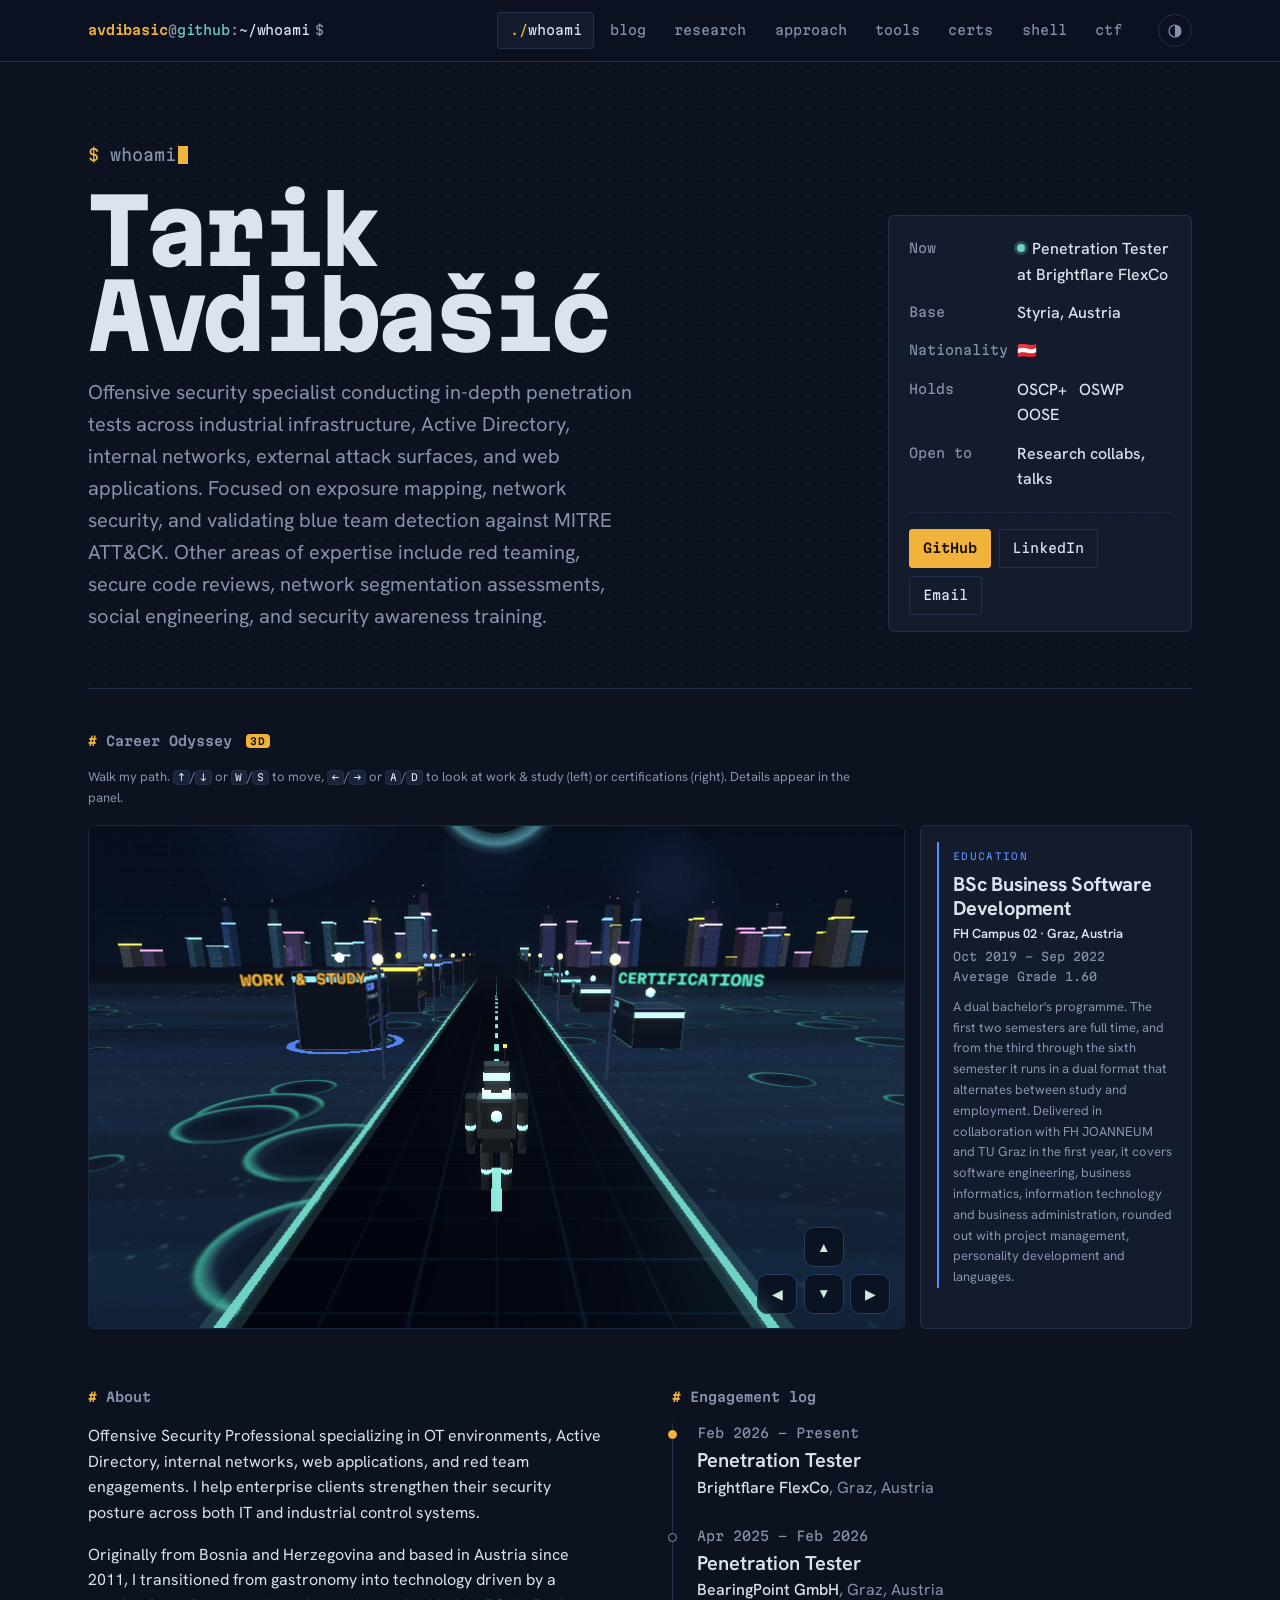
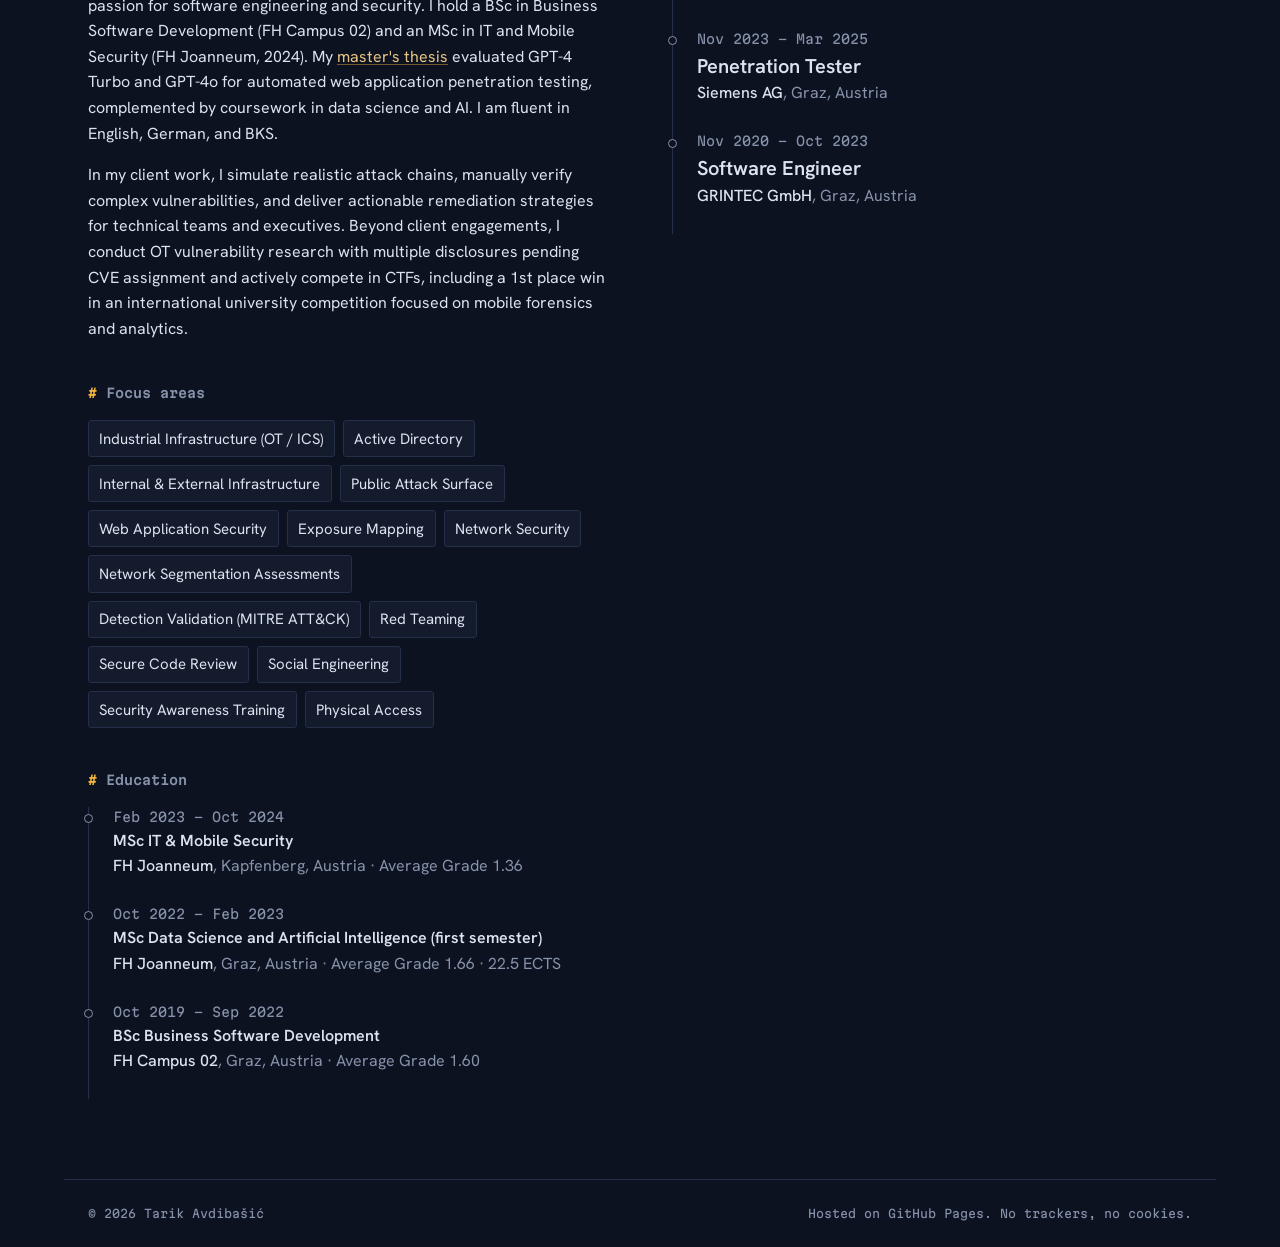
==== commit bfab43f3: "Add .nojekyll and site updates" ====
--- a/index.html
+++ b/index.html
@@ -13,9 +13,9 @@
   <link rel="preconnect" href="https://fonts.googleapis.com">
   <link rel="preconnect" href="https://fonts.gstatic.com" crossorigin>
   <link href="https://fonts.googleapis.com/css2?family=Martian+Mono:wght@300;400;600;800&family=Hanken+Grotesk:ital,wght@0,400;0,500;0,600;1,400&display=swap" rel="stylesheet">
-  <link rel="stylesheet" href="assets/css/style.css?v=20261109c">
-  <link rel="stylesheet" href="assets/css/game.css?v=20261109c">
-  <link rel="stylesheet" href="assets/css/levels.css?v=20261109c">
+  <link rel="stylesheet" href="assets/css/style.css?v=20261109d">
+  <link rel="stylesheet" href="assets/css/game.css?v=20261109d">
+  <link rel="stylesheet" href="assets/css/levels.css?v=20261109d">
   <script>
     try { var t = localStorage.getItem("theme"); if (t) document.documentElement.dataset.theme = t; } catch (e) {}
   </script>
@@ -280,11 +280,11 @@
     <span>Hosted on GitHub Pages. No trackers, no cookies.</span>
   </footer>
 
-  <script src="assets/js/data.js?v=20261109c"></script>
-  <script src="assets/js/content.js?v=20261109c"></script>
-  <script src="assets/js/frameworks.js?v=20261109c"></script>
-  <script src="assets/js/approach.js?v=20261109c"></script>
-  <script src="assets/js/cv.js?v=20261109c"></script>
-  <script src="assets/js/app.js?v=20261109c"></script>
+  <script src="assets/js/data.js?v=20261109d"></script>
+  <script src="assets/js/content.js?v=20261109d"></script>
+  <script src="assets/js/frameworks.js?v=20261109d"></script>
+  <script src="assets/js/approach.js?v=20261109d"></script>
+  <script src="assets/js/cv.js?v=20261109d"></script>
+  <script src="assets/js/app.js?v=20261109d"></script>
 </body>
 </html>
--- a/assets/css/style.css
+++ b/assets/css/style.css
@@ -508,6 +508,11 @@
 .cvp-meta { font-weight: 600; font-size: var(--step--1); color: var(--text); }
 .cvp-dates { font-family: var(--mono); font-size: .72rem; color: var(--muted); margin-top: .15rem; }
 .cvp-note { font-family: var(--mono); font-size: .72rem; color: var(--muted); margin-top: .1rem; }
+
+.ctf-mobile-note { border: 1px solid var(--line); border-radius: var(--r-md); background: var(--surface); padding: 1.3rem 1.4rem; }
+.ctf-mobile-note strong { display: block; font-family: var(--mono); font-size: var(--step-1); color: var(--accent); margin-bottom: .6rem; }
+.ctf-mobile-note p { margin: 0 0 .6rem; color: var(--muted); line-height: 1.55; }
+.ctf-mobile-note p:last-child { margin-bottom: 0; }
 .cvp-card p { margin: .7rem 0 0; color: var(--muted); font-size: var(--step--1); line-height: 1.6; }
 .cvp-card a { display: inline-block; margin-top: .8rem; font-family: var(--mono); font-size: var(--step--1); color: var(--accent); text-decoration: none; }
 .cvp-card a:hover { text-decoration: underline; }
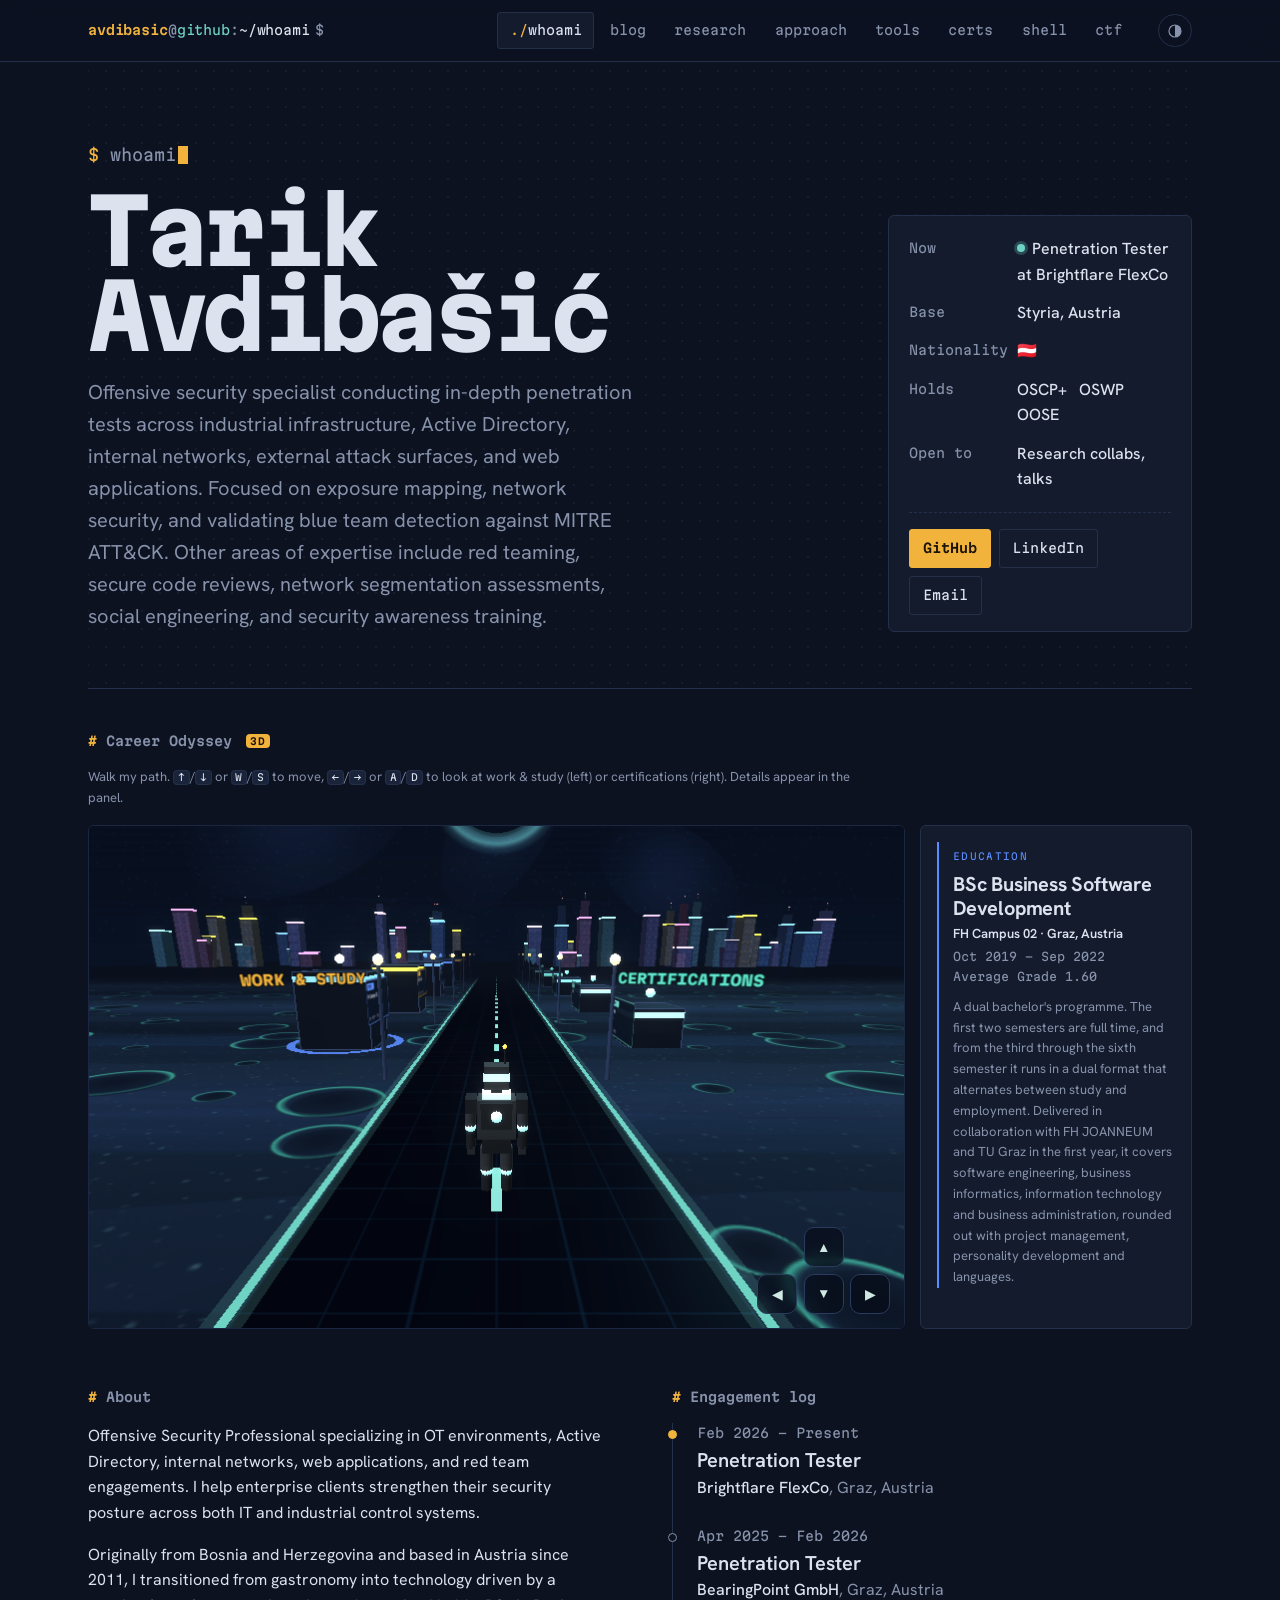
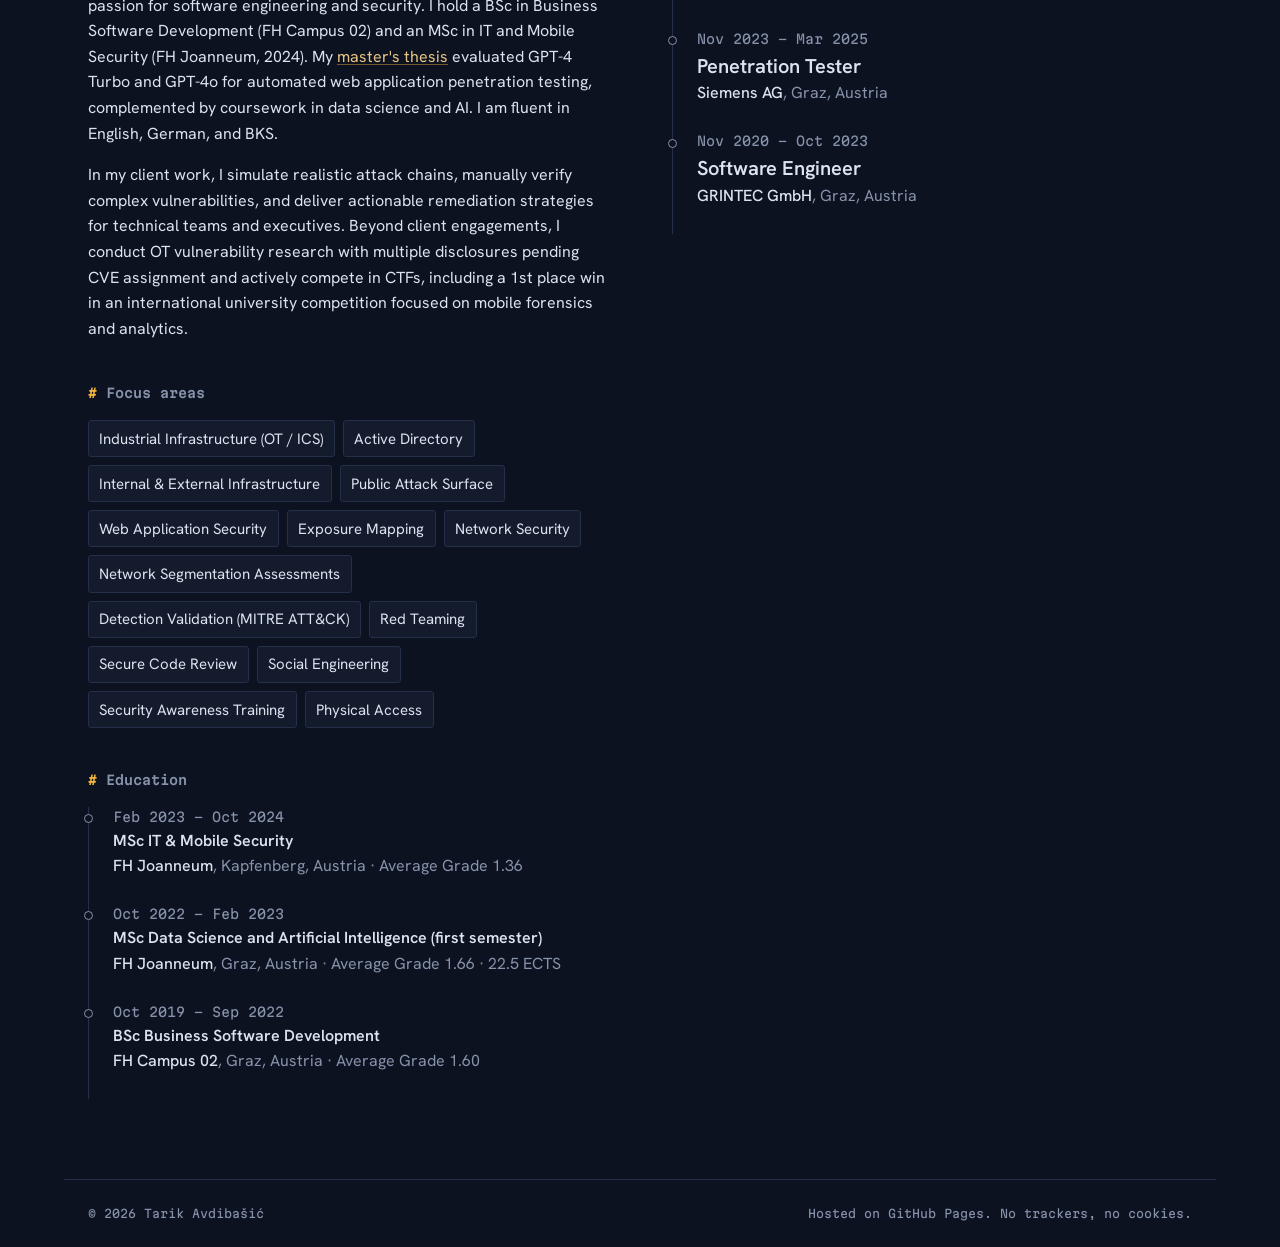
==== commit acd10a88: "Update files" ====
--- a/index.html
+++ b/index.html
@@ -46,7 +46,6 @@
 
   <main id="main" tabindex="-1">
 
-    <!-- WHOAMI -->
     <section class="view" id="view-whoami" data-view="whoami">
       <div class="hero">
         <div class="hero-term" aria-label="Terminal introduction">
@@ -102,7 +101,6 @@
       </div>
     </section>
 
-    <!-- BLOG -->
     <section class="view" id="view-blog" data-view="blog" hidden>
       <header class="view-head">
         <h1 class="h1">Blog</h1>
@@ -112,12 +110,10 @@
       <div class="posts" id="posts"></div>
     </section>
 
-    <!-- POST -->
     <section class="view" id="view-post" data-view="post" hidden>
       <article class="article" id="article"></article>
     </section>
 
-    <!-- RESEARCH -->
     <section class="view" id="view-research" data-view="research" hidden>
       <header class="view-head">
         <h1 class="h1">Security research</h1>
@@ -130,7 +126,6 @@
       </div>
     </section>
 
-    <!-- APPROACH -->
     <section class="view" id="view-approach" data-view="approach" hidden>
       <header class="view-head">
         <h1 class="h1">Approach</h1>
@@ -221,7 +216,6 @@
       <div class="approach" id="approachRoot"></div>
     </section>
 
-    <!-- TOOLS -->
     <section class="view" id="view-tools" data-view="tools" hidden>
       <header class="view-head">
         <h1 class="h1">Tools</h1>
@@ -233,7 +227,6 @@
       <div class="arsenal" id="arsenal"></div>
     </section>
 
-    <!-- CERTS -->
     <section class="view" id="view-certs" data-view="certs" hidden>
       <header class="view-head">
         <h1 class="h1">Certifications</h1>
@@ -249,7 +242,6 @@
       <div class="certs" id="certs"></div>
     </section>
 
-    <!-- SHELL -->
     <section class="view" id="view-shell" data-view="shell" hidden>
       <header class="view-head">
         <h1 class="h1">Shell</h1>
@@ -264,7 +256,6 @@
       </div>
     </section>
 
-    <!-- CTF range -->
     <section class="view" id="view-ctf" data-view="ctf" hidden>
       <header class="view-head">
         <h1 class="h1">CTF range</h1>
--- a/assets/css/style.css
+++ b/assets/css/style.css
@@ -1,4 +1,3 @@
-/* ---------- Tokens ---------- */
 :root {
   --bg: #0c1220;
   --surface: #131b2d;
@@ -6,10 +5,10 @@
   --line: #24304a;
   --text: #dce2ee;
   --muted: #8792ab;
-  --accent: #f2b33d;      /* sodium lamp */
+  --accent: #f2b33d;
   --accent-ink: #1a1203;
-  --signal: #6fd3c4;      /* status: live / ok */
-  --warn: #ff8a7a;        /* status: pending */
+  --signal: #6fd3c4;
+  --warn: #ff8a7a;
   --grid: rgba(135, 146, 171, .09);
 
   --mono: "Martian Mono", ui-monospace, "SFMono-Regular", Menlo, Consolas, monospace;
@@ -73,8 +72,6 @@
   font-family: var(--mono); font-size: var(--step--1); text-decoration: none;
 }
 .skip:focus { top: 1rem; }
-
-/* ---------- Top bar ---------- */
 .bar {
   position: sticky; top: env(safe-area-inset-top, 0px); z-index: 10;
   background: color-mix(in srgb, var(--bg) 88%, transparent);
@@ -115,8 +112,6 @@
   cursor: pointer; flex: none;
 }
 .theme:hover { color: var(--text); }
-
-/* ---------- Layout ---------- */
 main { flex: 1; width: 100%; max-width: var(--wrap); margin: 0 auto; padding: 0 1.5rem 5rem; outline: none; }
 .view[hidden] { display: none; }
 .view-head { padding: 3.5rem 0 2rem; border-bottom: 1px solid var(--line); margin-bottom: 2rem; }
@@ -130,8 +125,6 @@
 }
 .h2::before { content: "# "; color: var(--accent); }
 .lede { color: var(--muted); max-width: 38rem; margin: 0; font-size: var(--step-1); line-height: 1.45; }
-
-/* ---------- Hero ---------- */
 .hero {
   display: grid; grid-template-columns: minmax(0, 1fr) 19rem; gap: 2.5rem; align-items: end;
   padding: 5rem 0 3.5rem; border-bottom: 1px solid var(--line);
@@ -187,8 +180,6 @@
   border: 1px solid var(--line); border-radius: var(--r-sm);
   padding: .35rem .65rem; font-size: .9375rem; background: var(--surface);
 }
-
-/* Engagement log: a real chronological sequence, so it gets a rail */
 .log { list-style: none; margin: 0; padding: 0 0 0 1.25rem; border-left: 1px solid var(--line); }
 .log li { position: relative; padding: 0 0 1.6rem .25rem; }
 .log li::before {
@@ -207,8 +198,6 @@
   border: 1px solid var(--line); border-radius: 99px; padding: .1rem .55rem;
 }
 .edu .what { font-size: var(--step-0); }
-
-/* ---------- Filters ---------- */
 .filter { display: flex; gap: .4rem; flex-wrap: wrap; margin-top: 1.5rem; }
 .filter button {
   font-family: var(--mono); font-size: var(--step--1);
@@ -217,8 +206,6 @@
 }
 .filter button:hover { color: var(--text); }
 .filter button[aria-pressed="true"] { background: var(--text); color: var(--bg); border-color: var(--text); }
-
-/* ---------- Blog ---------- */
 .posts { display: grid; }
 .post-row {
   display: grid; grid-template-columns: 8rem minmax(0, 1fr); gap: 1.5rem;
@@ -245,8 +232,6 @@
 .article pre code { background: none; border: 0; padding: 0; font-size: .84rem; line-height: 1.5; color: var(--text); white-space: pre; }
 .post-img { display: block; width: 100%; height: auto; border: 1px solid var(--line); border-radius: var(--r-md); margin: .5rem 0 1.6rem; }
 .post-svg { display: block; width: 100%; max-width: 560px; height: auto; margin: .6rem auto 1.8rem; }
-
-/* Pentesting approach phases */
 .pa-lede { color: var(--muted); max-width: 46rem; margin: 0 0 1.5rem; font-size: var(--step-1); line-height: 1.45; }
 .pa-grid { list-style: none; margin: 0 0 1rem; padding: 0; display: grid; gap: .9rem;
   grid-template-columns: repeat(auto-fill, minmax(330px, 1fr)); }
@@ -266,8 +251,6 @@
   background: var(--surface-2); border: 1px solid var(--line); border-radius: var(--r-sm);
   padding: .08em .35em;
 }
-
-/* ---------- Research ---------- */
 .research { display: grid; grid-template-columns: repeat(auto-fill, minmax(18rem, 1fr)); gap: 1px; background: var(--line); border: 1px solid var(--line); border-radius: var(--r-md); overflow: hidden; }
 .rcard { background: var(--surface); padding: 1.5rem; display: flex; flex-direction: column; gap: .6rem; }
 .rcard .top { display: flex; justify-content: space-between; gap: 1rem; font-family: var(--mono); font-size: var(--step--1); color: var(--muted); }
@@ -280,8 +263,6 @@
 .state.disclosure-pending { color: var(--warn); }
 .disclosure { max-width: 40rem; }
 .disclosure p { color: var(--muted); }
-
-/* ---------- Tools ---------- */
 .repos { display: grid; grid-template-columns: repeat(auto-fill, minmax(17rem, 1fr)); gap: 1rem; }
 .repo {
   border: 1px solid var(--line); border-radius: var(--r-md); padding: 1.15rem 1.2rem;
@@ -304,8 +285,6 @@
 .arsenal > div { break-inside: avoid; -webkit-column-break-inside: avoid; page-break-inside: avoid; margin: 0 0 2rem; }
 .arsenal h3 { font: 600 var(--step-0)/1.3 var(--sans); margin: 0 0 .6rem; padding-bottom: .5rem; border-bottom: 1px solid var(--line); }
 .arsenal ul { list-style: none; margin: 0; padding: 0; font-family: var(--mono); font-size: var(--step--1); color: var(--muted); line-height: 2; }
-
-/* ---------- Certs ---------- */
 .certs { display: grid; grid-template-columns: repeat(auto-fill, minmax(20rem, 1fr)); gap: 1rem; }
 .cert {
   position: relative; border: 1px solid var(--line); border-radius: var(--r-md);
@@ -318,7 +297,6 @@
   border: 1px solid var(--line); background: var(--surface-2); color: var(--text);
   overflow-wrap: anywhere; padding: .3rem;
 }
-/* Each group gets its own filled badge colour */
 .cert.offensive .badge { background: var(--accent); color: var(--accent-ink); border-color: var(--accent); }
 .cert.engineering .badge { background: #6f8cff; color: #060b1e; border-color: #6f8cff; }
 .cert.management .badge { background: #c58bf0; color: #1a0a26; border-color: #c58bf0; }
@@ -330,8 +308,6 @@
 .cert dd { margin: 0; overflow-wrap: anywhere; }
 .cert .verify { margin-top: .8rem; font-family: var(--mono); font-size: .75rem; color: var(--accent); text-decoration: none; display: inline-block; }
 .cert .verify:hover { text-decoration: underline; }
-
-/* ---------- Shell ---------- */
 .term {
   border: 1px solid var(--line); border-radius: var(--r-md); background: var(--surface);
   font-family: var(--mono); font-size: .84rem; line-height: 1.7;
@@ -350,16 +326,12 @@
   font: inherit; caret-color: var(--accent); outline: none;
 }
 .term-in label { white-space: nowrap; }
-
-/* ---------- Footer ---------- */
 .foot {
   max-width: var(--wrap); width: 100%; margin: 0 auto; padding: 1.5rem;
   border-top: 1px solid var(--line);
   display: flex; justify-content: space-between; gap: 1rem; flex-wrap: wrap;
   font-family: var(--mono); font-size: .72rem; color: var(--muted);
 }
-
-/* ---------- Responsive ---------- */
 @media (max-width: 860px) {
   .hero { grid-template-columns: 1fr; padding-top: 3rem; }
   .grid-2 { grid-template-columns: 1fr; gap: 0; }
@@ -369,7 +341,6 @@
   main { padding: 0 1rem 4rem; }
   .post-row { grid-template-columns: 1fr; gap: .3rem; }
 }
-/* ---------- Approach (framework explorer) ---------- */
 .approach { margin-top: .5rem; }
 
 .fx-subtabs { display: flex; flex-wrap: wrap; gap: .4rem; border-bottom: 1px solid var(--line); padding-bottom: 1rem; margin-bottom: 1.2rem; }
@@ -398,12 +369,7 @@
 .fx-authorized { color: var(--warn); font-size: var(--step--1); margin: .8rem 0 0; }
 
 .fx-grid { display: grid; grid-template-columns: 1fr; gap: .6rem; margin-top: 1.3rem; }
-/* every card the same width and height as the tallest one (e.g. AML.TA0003):
-   equal 1fr columns, and grid-auto-rows:1fr makes all rows the tallest row's
-   height while the cards stretch to fill it. */
 .fx-grid.is-matrix, .fx-grid.is-query { grid-template-columns: repeat(auto-fill, minmax(22rem, 1fr)); align-items: stretch; grid-auto-rows: 1fr; }
-/* every card fills its grid cell, and grid-auto-rows:1fr makes all rows the
-   tallest row's height, so all cards end up identical regardless of text length */
 .fx-grid.is-matrix .fx-card, .fx-grid.is-query .fx-card { height: 100%; display: flex; flex-direction: column; }
 .fx-grid.is-matrix .fx-card > .fx-card__head, .fx-grid.is-query .fx-card > .fx-card__head { flex: 1 1 auto; }
 
@@ -414,15 +380,11 @@
 .fx-id { font-family: var(--mono); font-size: var(--step--1); color: var(--accent); white-space: nowrap; padding-top: .1rem; min-width: 5.2rem; }
 .fx-card__text { display: flex; flex-direction: column; gap: .15rem; flex: 1; min-width: 0; }
 .fx-title { font-weight: 600; letter-spacing: -.01em; }
-/* AD/Entra titles can run to two lines; reserve and clamp both lines so cards line up */
 .fx-grid.is-query .fx-title {
   display: -webkit-box; -webkit-box-orient: vertical; -webkit-line-clamp: 2; line-clamp: 2; overflow: hidden;
   min-height: 2.6em; line-height: 1.3;
 }
 .fx-summary { color: var(--muted); font-size: var(--step--1); line-height: 1.45; }
-/* Aligned grid: reserve two summary lines in the multi-column views and clamp
-   long collapsed summaries, so every card is the same height; the full text is
-   revealed when the card is opened. */
 .fx-grid.is-matrix .fx-summary, .fx-grid.is-query .fx-summary { min-height: 2.9em; }
 .fx-card.is-expandable:not(.is-open) .fx-summary {
   display: -webkit-box; -webkit-box-orient: vertical; -webkit-line-clamp: 2; line-clamp: 2; overflow: hidden;
@@ -452,7 +414,6 @@
 @media (max-width: 560px) {
   .fx-id { min-width: 4rem; }
   .fx-grid.is-matrix, .fx-grid.is-query { grid-template-columns: 1fr; }
-  /* single column: no fixed height needed, allow more summary text */
   .fx-grid.is-matrix .fx-summary, .fx-grid.is-query .fx-summary { min-height: 0; }
   .fx-grid.is-query .fx-title { min-height: 0; }
   .fx-card.is-expandable:not(.is-open) .fx-summary { -webkit-line-clamp: 3; line-clamp: 3; }
@@ -468,25 +429,18 @@
   .caret { animation: none; }
   * { scroll-behavior: auto !important; }
 }
-
-/* ---------- Career timeline (whoami) ---------- */
-/* ---------------- Career Road (3D CV) ---------------- */
 .cv { margin: 2.6rem 0 1rem; }
 .cv-head { margin-bottom: 1rem; }
 .cv-badge { font-family: var(--mono); font-size: .6rem; letter-spacing: .1em; vertical-align: middle;
   color: var(--accent-ink); background: var(--accent); border-radius: 4px; padding: .1em .45em; margin-left: .5em; }
 .cv-sub { color: var(--muted); font-size: var(--step--1); margin: .35rem 0 0; max-width: 50rem; }
 .cv-sub kbd { font-family: var(--mono); font-size: .75em; background: var(--surface-2); border: 1px solid var(--line); border-radius: 4px; padding: .05em .4em; color: var(--text); }
-
-/* Stage: 3/4 canvas, 1/4 info panel on desktop. */
 .cv-stage { display: grid; grid-template-columns: 3fr 1fr; gap: .9rem; align-items: stretch;
   height: clamp(420px, 56vh, 620px); }
 .cv-canvas-wrap { position: relative; border-radius: var(--r-md); overflow: hidden;
   background: #070b16; border: 1px solid #1b2742; box-shadow: inset 0 0 70px rgba(0,0,0,.55);
   touch-action: none; user-select: none; -webkit-user-select: none; min-width: 0; }
 .cv-canvas-wrap canvas { display: block; width: 100%; height: 100%; }
-
-/* On-screen D-pad */
 .cv-ctrls { position: absolute; right: 14px; bottom: 14px; display: flex; flex-direction: column; align-items: center; gap: .4rem; z-index: 2; }
 .cv-ctrls-row { display: flex; gap: .4rem; }
 .cv-btn { width: 2.5rem; height: 2.5rem; display: grid; place-items: center; cursor: pointer; font-size: .85rem;
@@ -494,8 +448,6 @@
   backdrop-filter: blur(6px); -webkit-backdrop-filter: blur(6px); transition: border-color .12s, background .12s; }
 .cv-btn:hover { color: #fff; border-color: var(--signal); }
 .cv-btn:active { background: rgba(111,211,196,.2); transform: translateY(1px); }
-
-/* Info panel (reserved quarter) */
 .cv-panel { border: 1px solid var(--line); border-radius: var(--r-md); background: var(--surface);
   padding: 1rem 1.05rem; overflow-y: auto; min-width: 0; }
 .cvp-empty .cvp-kind, .cvp-kind { display: inline-block; font-family: var(--mono); font-size: .6rem; letter-spacing: .14em; text-transform: uppercase; color: var(--muted); margin-bottom: .5rem; }
@@ -522,8 +474,6 @@
 .cvp-work { border-left-color: var(--accent); }
 .cvp-edu { border-left-color: #5b8cff; }
 .cvp-cert { border-left-color: var(--signal); }
-
-/* Mobile / narrow: stack so the panel never blocks the view. */
 @media (max-width: 760px) {
   .cv-stage { grid-template-columns: 1fr; height: auto; }
   .cv-canvas-wrap { height: min(62vh, 440px); }
--- a/assets/css/game.css
+++ b/assets/css/game.css
@@ -1,4 +1,3 @@
-/* CTF3D — the game screen stays dark in both site themes, like a monitor. */
 .game { margin-top: .5rem; }
 .g-stage {
   --g-bg: #070b16; --g-text: #dce2ee; --g-muted: #8f9ab4; --g-line: #26324d;
@@ -10,8 +9,6 @@
 }
 .g-stage:fullscreen { max-height: none; border: 0; border-radius: 0; }
 .g-canvas { position: absolute; inset: 0; width: 100%; height: 100%; display: block; touch-action: none; }
-
-/* HUD */
 .g-hud {
   position: absolute; inset: 0 0 auto; display: grid; grid-template-columns: 1fr minmax(8rem, 22rem) 1fr;
   align-items: start; gap: 1rem; padding: 1rem 1.1rem; pointer-events: none;
@@ -34,7 +31,6 @@
 .g-score { font: 800 1.35rem/1 var(--mono); letter-spacing: -.03em; font-variant-numeric: tabular-nums; }
 
 .g-ctrl { position: absolute; top: .8rem; right: .8rem; display: flex; gap: .35rem; z-index: 3; }
-/* restart, close, pause and fullscreen only make sense while a level is running */
 .g-ctrl [data-ui="restart"], .g-ctrl [data-ui="close"] { display: none; }
 .g-stage.in-level .g-ctrl [data-ui="restart"], .g-stage.in-level .g-ctrl [data-ui="close"] { display: grid; }
 .g-stage.has-screen .g-ctrl [data-ui="pause"], .g-stage.has-screen .g-ctrl [data-ui="fs"],
@@ -50,8 +46,6 @@
 .g-flash-red { animation: gflash .45s ease-out; box-shadow: inset 0 0 120px rgba(255,80,60,.75); }
 .g-flash-teal { animation: gflash .45s ease-out; box-shadow: inset 0 0 120px rgba(111,211,196,.7); }
 @keyframes gflash { from { opacity: 1; } to { opacity: 0; } }
-
-/* Screens */
 .g-screen {
   position: absolute; inset: 0; z-index: 2; display: grid; place-items: center; padding: 1.25rem;
   background: radial-gradient(ellipse at center, rgba(7,11,22,.55), rgba(7,11,22,.88));
@@ -135,8 +129,6 @@
   .g-card { animation: none; }
   .g-logo::after { animation: none; }
 }
-
-/* ---- Light theme: the game screen becomes a bright "monitor" to match the site ---- */
 :root[data-theme="light"] .g-stage {
   --g-bg: #eef1f6; --g-text: #1a2233; --g-muted: #566080; --g-line: #c7cedd;
   --g-amber: #9a5b00; --g-teal: #0f766e; --g-coral: #c0392b;
@@ -145,14 +137,10 @@
 :root[data-theme="light"] .g-pips i { background: #cfd6e3; }
 :root[data-theme="light"] .g-pips i.on { box-shadow: 0 0 8px rgba(154,91,0,.35); }
 :root[data-theme="light"] .g-prog { background: #d6dce8; }
-
-/* Light theme: menu, pause, win and end screens get light surfaces too */
 :root[data-theme="light"] .g-screen { background: radial-gradient(ellipse at center, rgba(238,241,246,.5), rgba(220,226,236,.92)); }
 :root[data-theme="light"] .g-card { background: rgba(255,255,255,.92); }
 :root[data-theme="light"] .g-stats div { background: #f1f4fa; }
 :root[data-theme="light"] .g-keys kbd { background: #e7ecf4; }
 :root[data-theme="light"] .g-logo { text-shadow: 0 0 20px rgba(154,91,0,.18); }
-
-/* Light theme: flag box light instead of black, and white text on the orange primary button */
 :root[data-theme="light"] .g-flag { background: #f1f4fa; }
 :root[data-theme="light"] .g-btn.primary { color: #fff; }
--- a/assets/css/levels.css
+++ b/assets/css/levels.css
@@ -1,4 +1,3 @@
-/* Shared chrome for DOM levels inside the game stage */
 .g-layer { position: absolute; inset: 0; z-index: 1; overflow: hidden; }
 .g-canvas-holder { position: absolute; inset: 0; z-index: 0; }
 .g-canvas-holder[hidden], .g-layer[hidden] { display: none; }
@@ -35,8 +34,6 @@
 
 @keyframes lvshake { 0%,100% { transform: translateX(0); } 25% { transform: translateX(-5px); } 75% { transform: translateX(5px); } }
 .shake { animation: lvshake .3s; }
-
-/* ---------------- Level 1: Recon ---------------- */
 .lv-recon-grid { display: grid; grid-template-columns: 1.3fr 1fr; gap: .7rem; flex: 1 1 auto; min-height: 0; }
 .lv-recon-grid .lv-panel { display: flex; flex-direction: column; min-height: 0; }
 .r-logins { display: grid; gap: .5rem; overflow-y: auto; min-height: 0; flex: 1; padding-right: .2rem; }
@@ -64,8 +61,6 @@
 .r-chip:hover { border-color: var(--g-amber); }
 .r-chip.dragging { opacity: .4; }
 .r-chip.sel { border-color: var(--g-teal); box-shadow: 0 0 0 2px rgba(111,211,196,.3); }
-
-/* ---------------- Level 3: Web app ---------------- */
 .lv-web-main { display: grid; grid-template-rows: auto auto 1fr; gap: .7rem; flex: 1; min-height: 0; }
 .w-req { background: rgba(10,15,28,.7); border: 1px solid var(--g-line); border-radius: 8px; padding: .8rem .9rem; }
 .w-ep { font-family: var(--mono); font-size: .95rem; font-weight: 600; }
@@ -90,8 +85,6 @@
   font-family: var(--mono); font-size: .76rem; line-height: 1.6; white-space: pre-wrap;
   background: #070b16; border: 1px solid var(--g-line); border-radius: 7px; padding: .6rem .75rem; overflow-y: auto;
 }
-
-/* ---------------- Level 4: Active Directory graph ---------------- */
 .lv-ad .ad-board { position: relative; flex: 1; min-height: 0; background: radial-gradient(ellipse at 40% 30%, rgba(76,125,255,.08), transparent 70%); border: 1px solid var(--g-line); border-radius: 8px; }
 #ad-svg { width: 100%; height: 100%; display: block; touch-action: manipulation; }
 .ad-edge { stroke: #2b3a5c; stroke-width: 2; }
@@ -121,8 +114,6 @@
 .ad-det-bar { position: absolute; left: .6rem; right: .6rem; bottom: .5rem; height: 6px; background: #1b2540; border-radius: 99px; overflow: hidden; }
 #ad-det-fill { display: block; height: 100%; width: 0; background: linear-gradient(90deg, rgba(111,211,196,.6), var(--g-coral)); transition: width .2s; }
 #ad-det-fill.warn { background: var(--g-coral); }
-
-/* ---------------- Level 5: OT ---------------- */
 .ot-meters { display: grid; grid-template-columns: 1fr 1fr; gap: .6rem; }
 .ot-meter label { font-family: var(--mono); font-size: .64rem; color: var(--g-muted); display: block; margin-bottom: .2rem; }
 .ot-bar { height: 10px; background: #111c33; border: 1px solid var(--g-line); border-radius: 99px; overflow: hidden; }
@@ -156,17 +147,11 @@
   .ad-node .ad-label { font-size: 15px; }
   .ad-node .ad-sub { font-size: 11px; }
 }
-
-/* DOM levels build their own stat row + progress; keep only the score chip from the HUD. */
 .g-stage.dom-level .g-hud { background: none; grid-template-columns: 1fr; padding-top: .6rem; }
 .g-stage.dom-level .g-hud-l, .g-stage.dom-level .g-prog { display: none; }
 .g-stage.dom-level .g-hud-r { padding-right: 7.5rem; }
 @media (max-width: 720px){ .g-stage.dom-level .g-hud-r { padding-right: 0; padding-top: 0; text-align: right; } .g-stage.dom-level .g-hud { position: absolute; top: .62rem; right: 8rem; left: auto; width: auto; padding: 0; z-index: 2; } .g-stage.dom-level .g-score { font-size: 1rem; } }
-
-/* Recon clue line */
 .r-clue { font-family: var(--mono); font-size: .68rem; color: var(--g-teal); margin: .3rem 0 .1rem; line-height: 1.4; }
-
-/* Level select menu */
 .g-picks { display: grid; gap: .45rem; margin: 0 0 1.2rem; }
 .g-pick {
   display: grid; grid-template-columns: 1.8rem 1fr auto 1.2rem; align-items: center; gap: .7rem;
@@ -180,21 +165,15 @@
 .g-pick-kind { font-family: var(--mono); font-size: .66rem; color: var(--g-muted); }
 .g-pick-tick { color: var(--g-teal); font-weight: 700; }
 .g-pick.done { border-color: rgba(111,211,196,.4); }
-
-/* Root flag on the win screen */
 .g-rootflag { display: flex; align-items: center; gap: .7rem; flex-wrap: wrap; padding: .8rem .9rem; margin: 0 0 1rem;
   background: linear-gradient(90deg, rgba(242,179,61,.14), rgba(111,211,196,.08)); border: 1px solid var(--g-amber); border-radius: 8px; }
 .g-rootflag-label { font-family: var(--mono); font-size: .62rem; letter-spacing: .08em; color: var(--g-amber); border: 1px solid var(--g-amber); border-radius: 99px; padding: .15rem .5rem; }
 .g-rootflag code { font-family: var(--mono); font-size: .9rem; color: var(--g-amber); background: none; border: 0; padding: 0; overflow-wrap: anywhere; }
-
-/* ---------------- Level 6: Physical Access ---------------- */
 .lv-phys .ph-wrap { position: relative; flex: 1; min-height: 0; border: 1px solid var(--g-line); border-radius: 8px; overflow: hidden; background: #0a1020; }
 #ph-canvas { display: block; width: 100%; height: 100%; touch-action: none; cursor: crosshair; }
 .ph-exposure { position: absolute; left: .6rem; right: .6rem; bottom: .5rem; height: 6px; background: #1b2540; border-radius: 99px; overflow: hidden; }
 #ph-exp-fill { display: block; height: 100%; width: 0; background: linear-gradient(90deg, rgba(111,211,196,.5), var(--g-amber)); transition: width .12s; }
 #ph-exp-fill.warn { background: var(--g-coral); }
-
-/* Physical Access phase indicator */
 .ph-phases { position: absolute; top: .55rem; left: .6rem; display: flex; gap: .3rem; flex-wrap: wrap; z-index: 2; }
 .ph-phases span {
   font-family: var(--mono); font-size: .62rem; color: var(--g-muted);
@@ -203,8 +182,6 @@
 .ph-phases span.on { color: var(--g-amber); border-color: var(--g-amber); }
 .ph-phases span.done { color: var(--g-teal); border-color: rgba(111,211,196,.5); }
 .ph-phases span.done::before { content: "✓ "; }
-
-/* OT / ICS — production-line sabotage */
 .lv-ot .ot-stage { position: relative; flex: 1; min-height: 15rem; border: 1px solid var(--g-line); border-radius: 8px; overflow: hidden; background: #070c18; }
 #ot-canvas { display: block; width: 100%; height: 100%; touch-action: none; }
 .ot-susp { position: absolute; left: .6rem; right: .6rem; bottom: .5rem; height: 6px; background: #1b2540; border-radius: 99px; overflow: hidden; }
@@ -217,8 +194,6 @@
 .ot-row { display: flex; gap: .35rem; align-items: center; }
 .ot-row .ot-btn { flex: 1; text-align: center; }
 .ot-row .ot-rv { font-family: var(--mono); font-weight: 700; min-width: 3.4rem; text-align: center; font-variant-numeric: tabular-nums; }
-
-/* OT / ICS — old control-room look (kept for reference) */
 .lv-ot .ot-head { display: flex; justify-content: space-between; align-items: center; gap: 1rem;
   background: linear-gradient(90deg, rgba(14,20,36,.9), rgba(14,20,36,.5)); border: 1px solid var(--g-line);
   border-radius: 8px; padding: .6rem .8rem; }
@@ -242,8 +217,6 @@
 .ot-icon { color: var(--g-teal); display: grid; place-items: center; width: 2.1rem; height: 2.1rem; border: 1px solid var(--g-line); border-radius: 7px; background: #0d1426; }
 .ot-reg-name b { font-size: .84rem; font-weight: 600; display: block; line-height: 1.1; }
 .ot-reg-name em { font-style: normal; font-family: var(--mono); font-size: .62rem; color: var(--g-muted); }
-
-/* ---- Light theme: level panels get light surfaces instead of the dark cards ---- */
 :root[data-theme="light"] .lv-stat { background: rgba(255,255,255,.8); }
 :root[data-theme="light"] .lv-panel { background: rgba(255,255,255,.75); }
 :root[data-theme="light"] .lv-log { background: #f3f6fc; }
@@ -260,20 +233,15 @@
 :root[data-theme="light"] .ad-node.owned .ad-shape { fill: #cdeae4; stroke: #0f766e; }
 :root[data-theme="light"] .ad-node.move:hover .ad-shape { fill: #f3ead3; stroke: #9a5b00; }
 :root[data-theme="light"] .ad-node.goal.owned .ad-shape { fill: #cdeae4; stroke: #0f766e; }
-/* OT control panel, light */
 :root[data-theme="light"] .ot-stage { background: #e7ecf4; }
 :root[data-theme="light"] .ot-tile { background: #f1f4fa; }
 :root[data-theme="light"] .ot-toggle { background: #eef2f9; }
 :root[data-theme="light"] .ot-toggle.danger { background: rgba(192,57,43,.08); }
 :root[data-theme="light"] .ot-susp { background: #d6dce8; }
-
-/* ---- Light theme: remaining dark chips/rows/buttons ---- */
 :root[data-theme="light"] .g-pick { background: #f1f4fa; }
 :root[data-theme="light"] .g-pick.done { border-color: rgba(15,118,110,.4); }
 :root[data-theme="light"] .r-chip { background: #eef2f9; }
 :root[data-theme="light"] .ot-btn { background: #eef2f9; }
 :root[data-theme="light"] .ot-btn.up { background: #faf2e3; }
-
-/* ---- Light theme: physical stealth overlay + flag box ---- */
 :root[data-theme="light"] .ph-phases span { background: rgba(255,255,255,.8); }
 :root[data-theme="light"] .ph-exposure { background: #d6dce8; }
